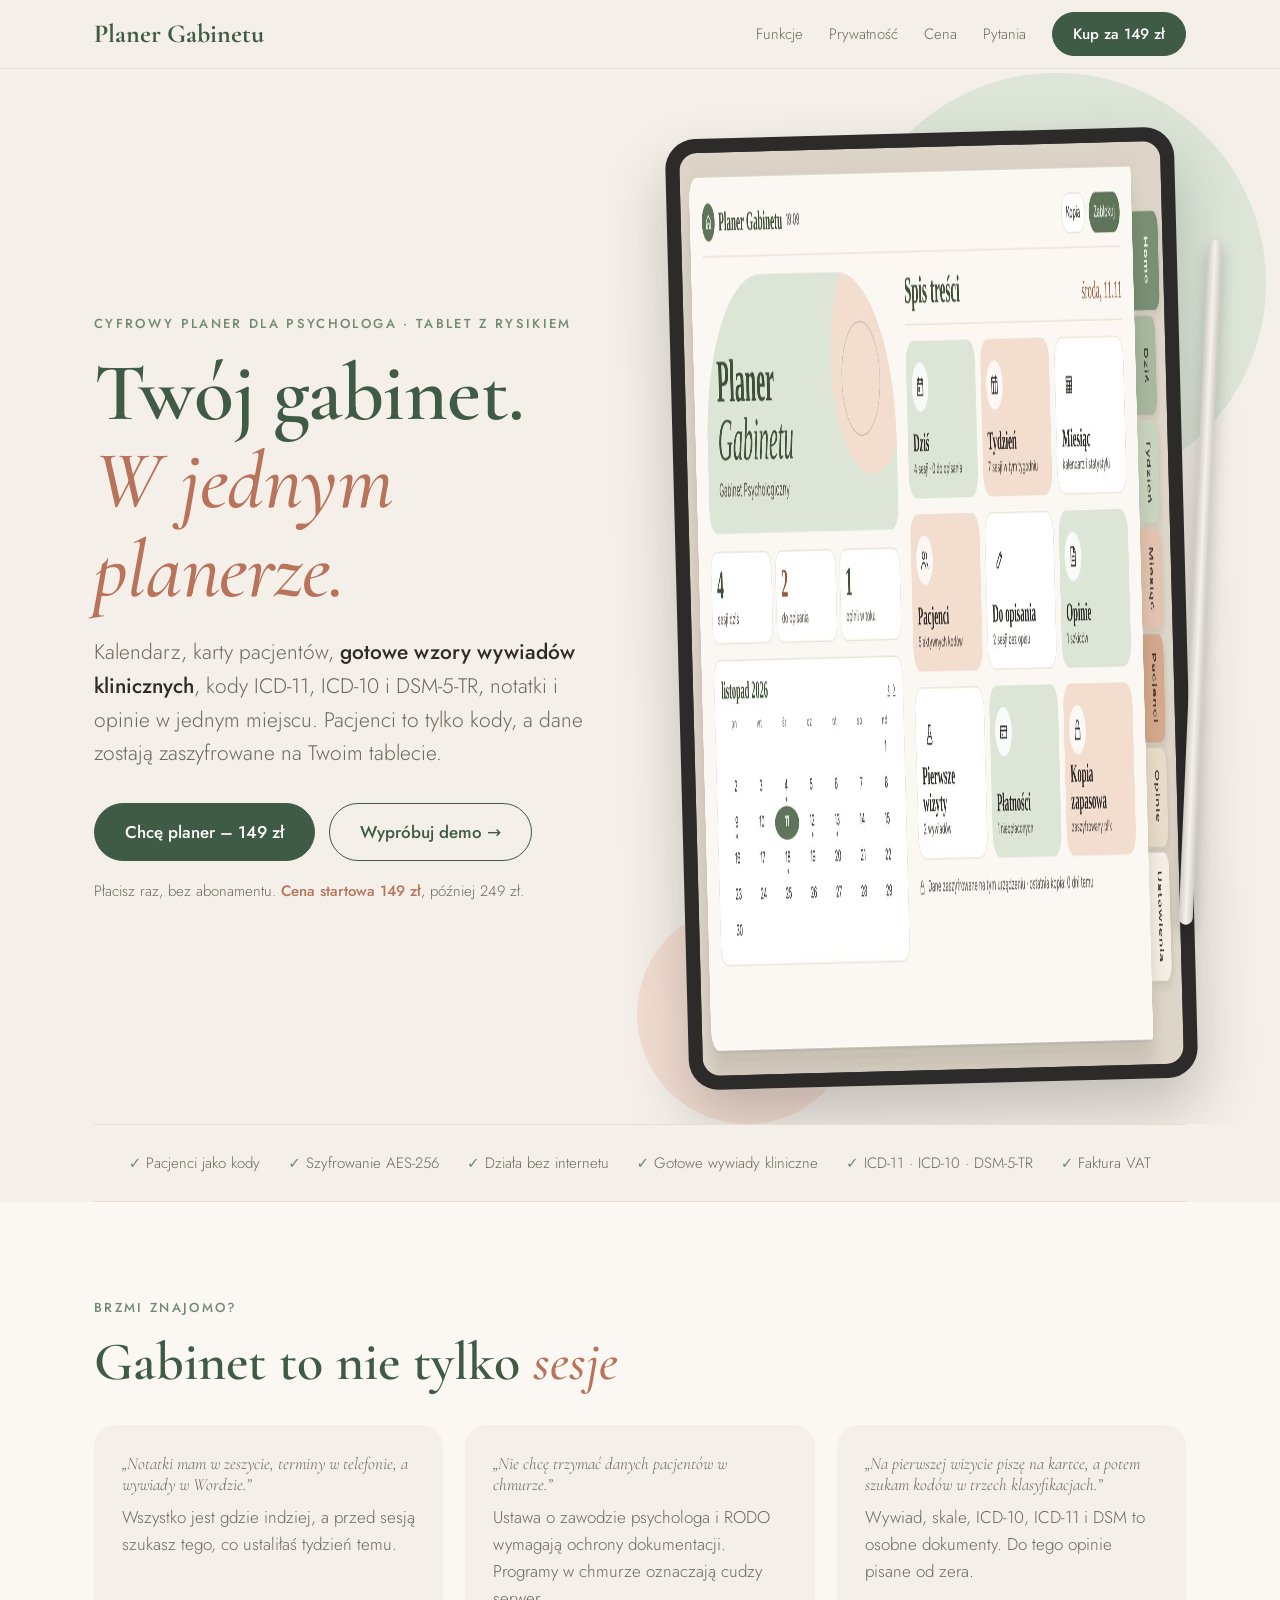
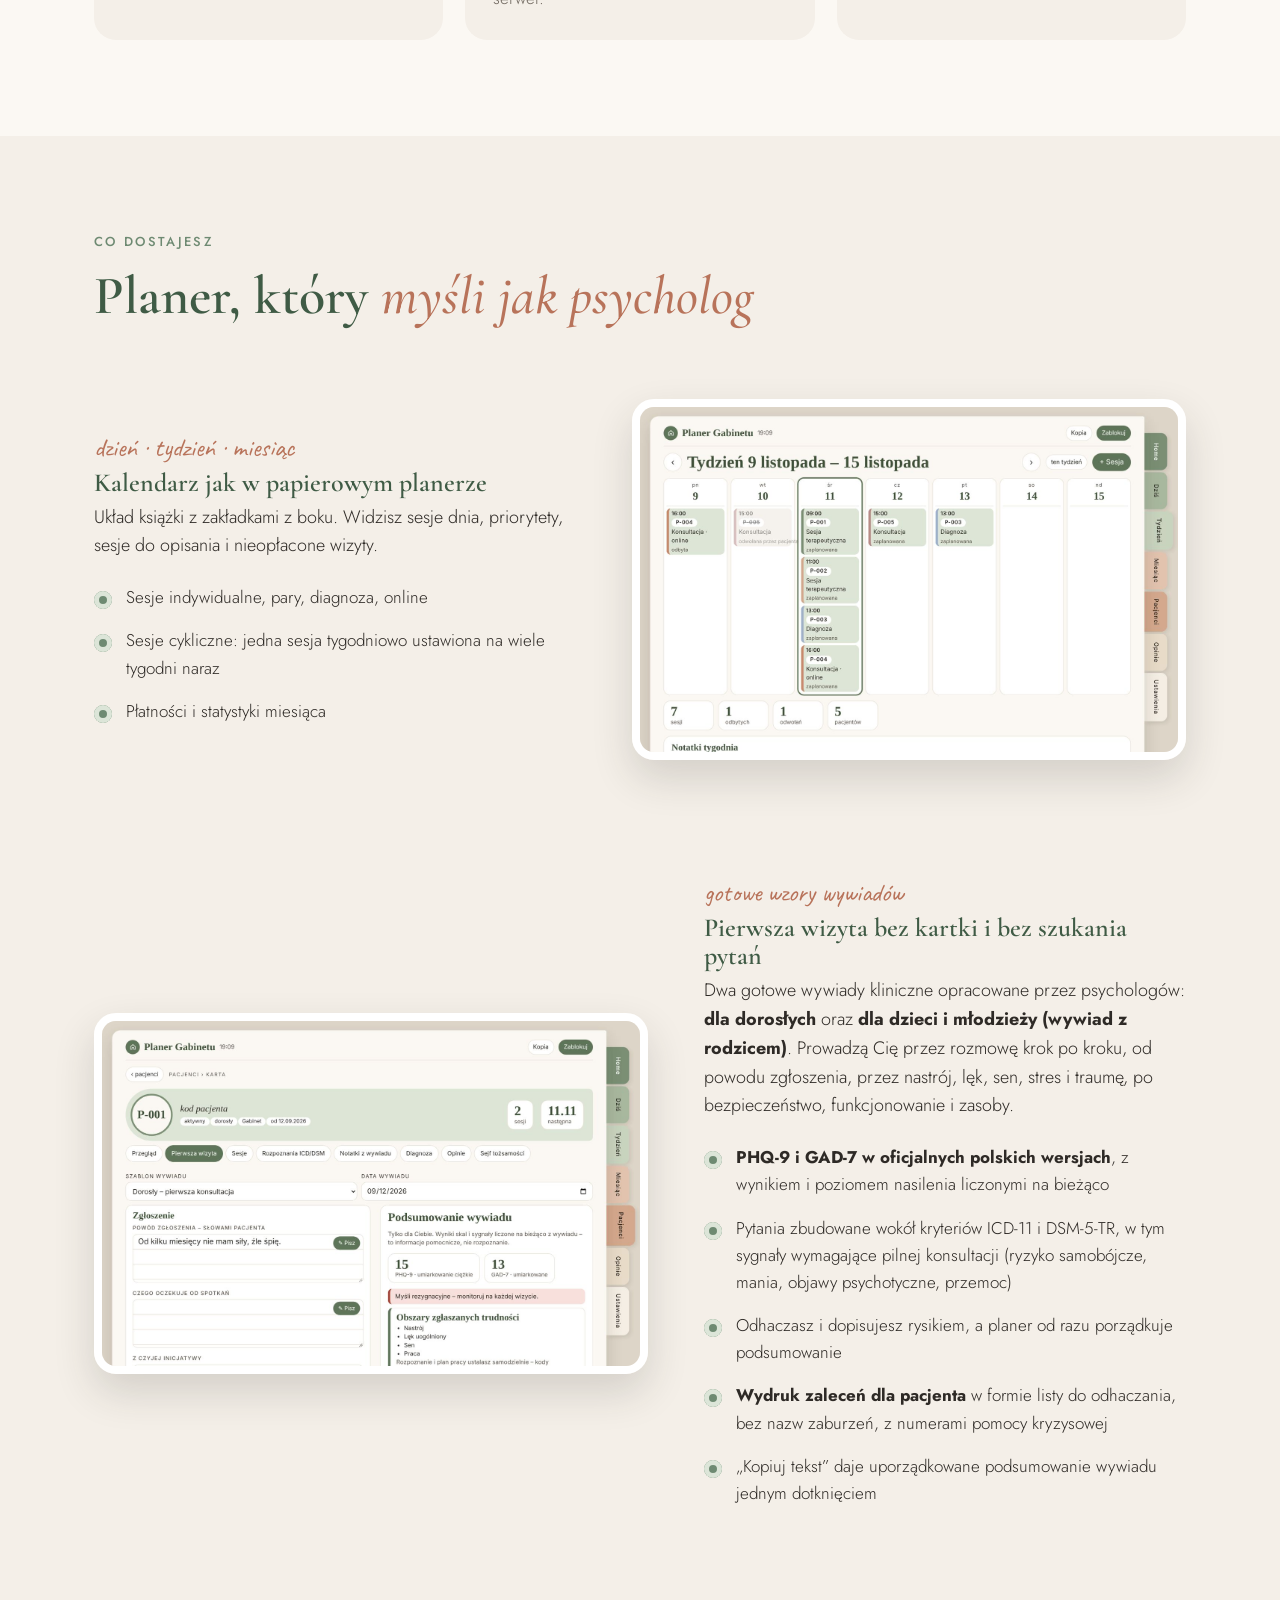
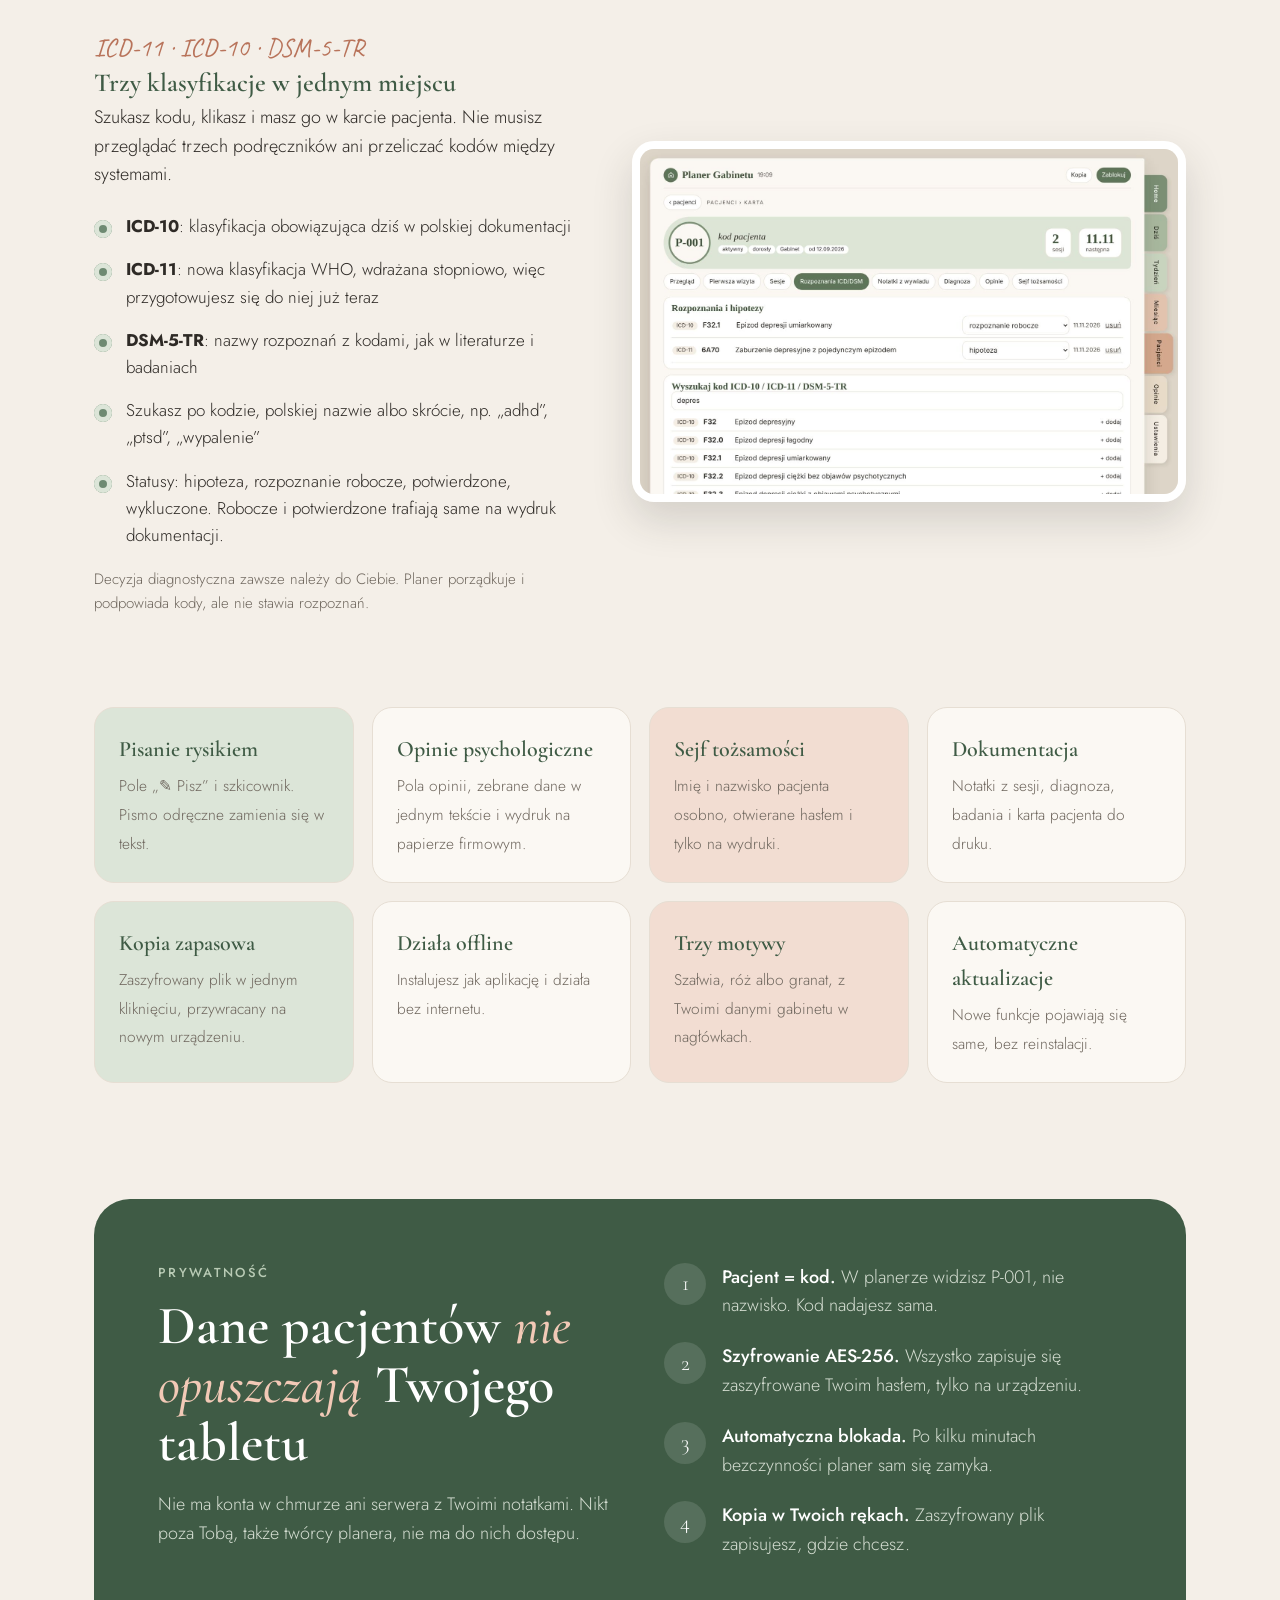
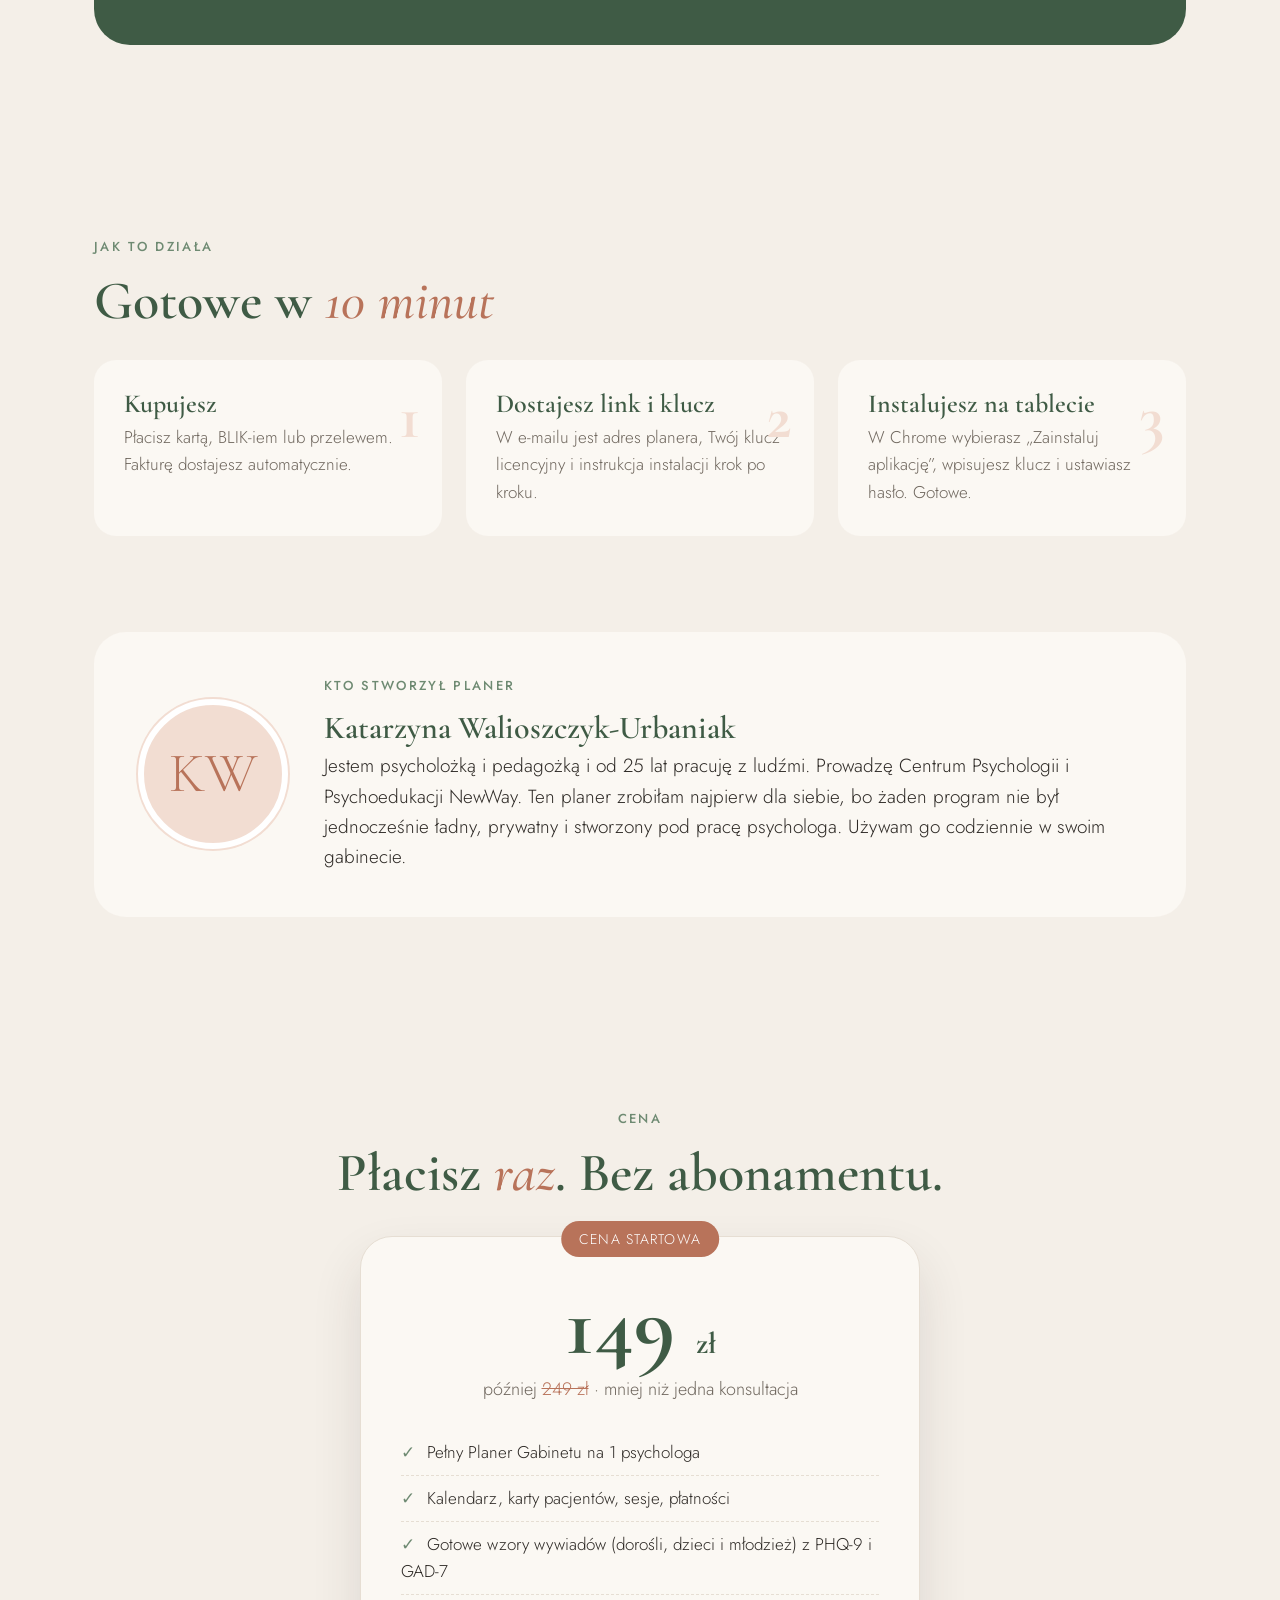
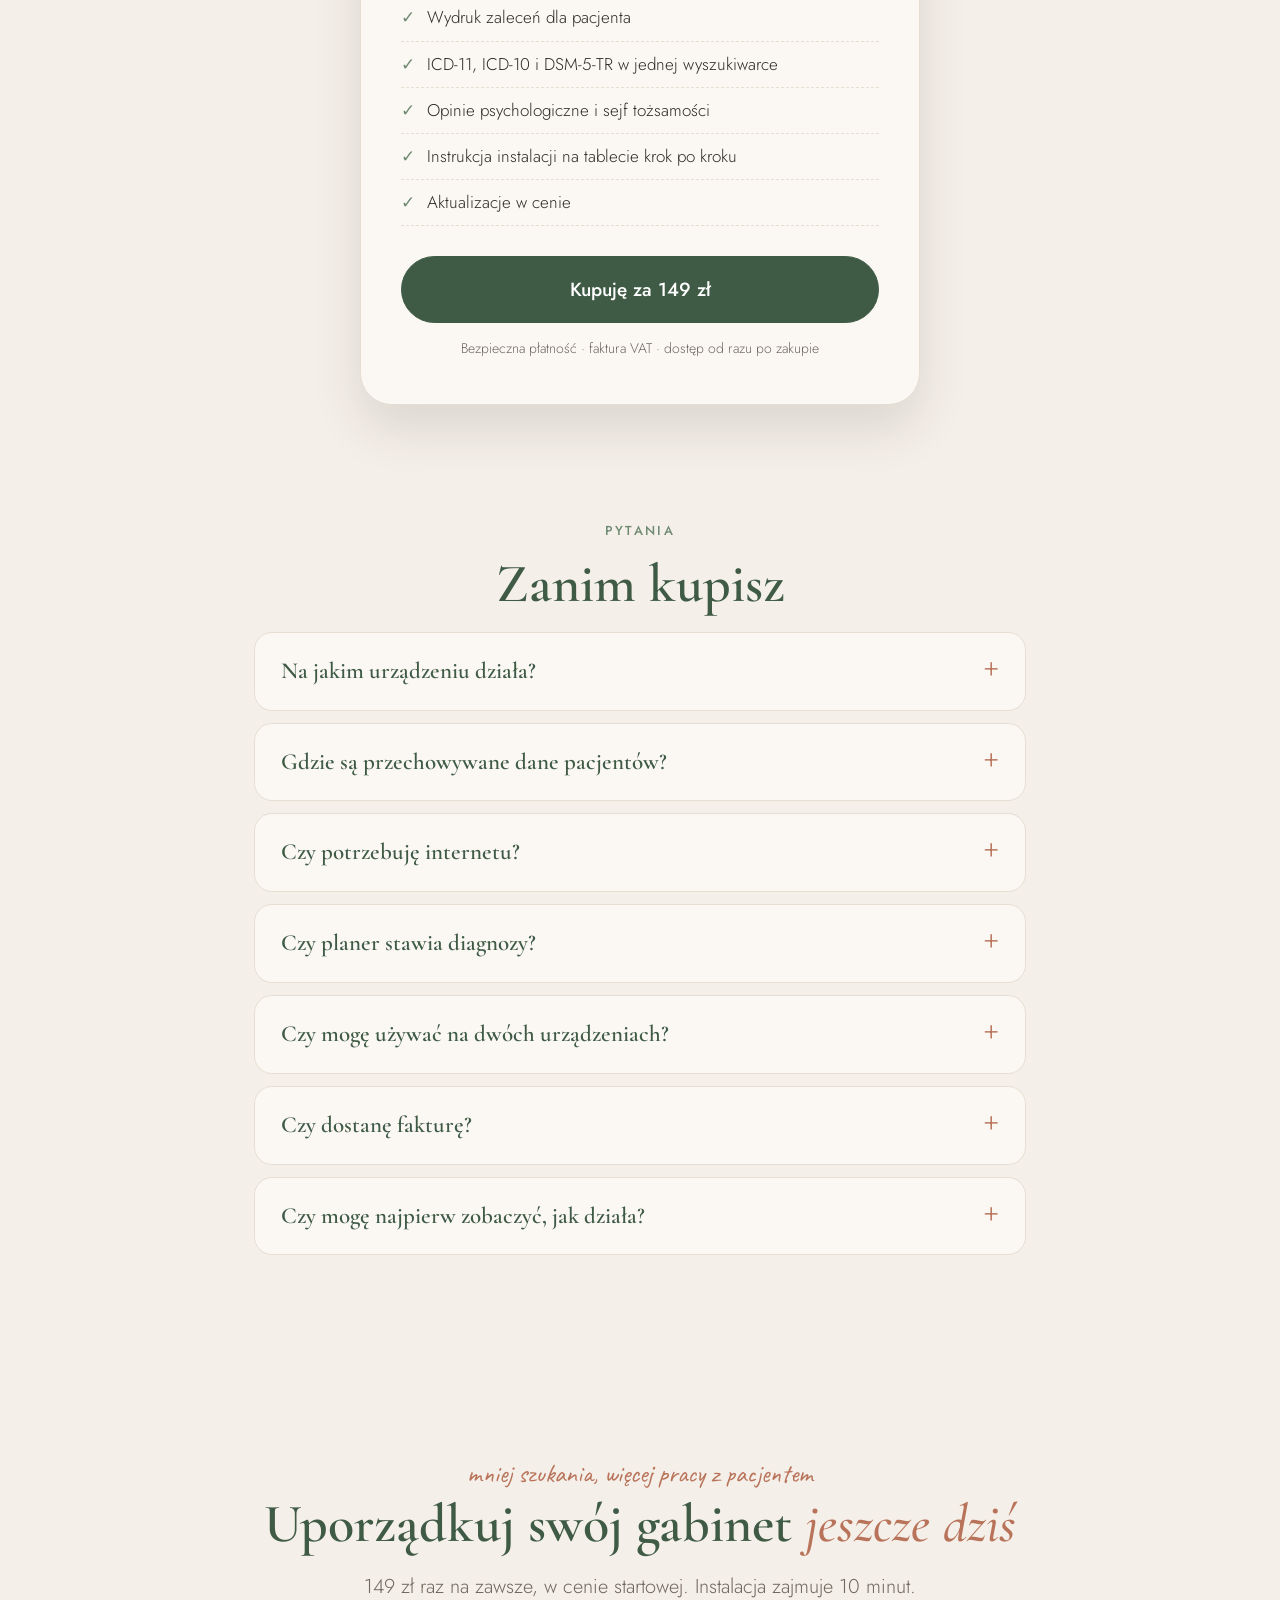
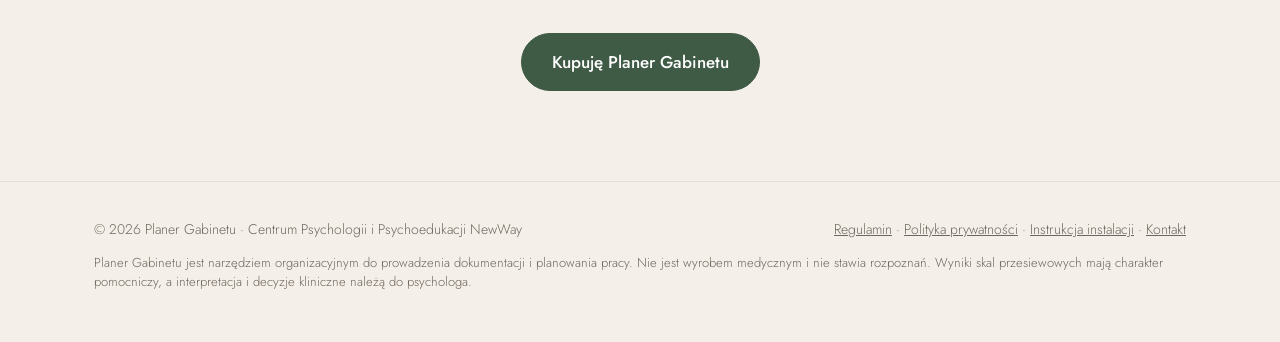
==== index.html @ 4b793651 "Planer Gabinetu: strona sprzedażowa, instrukcja i aplikacja (app/) Co-Authored-By: Claude Opus 5.5 <" ====
<!DOCTYPE html>
<html lang="pl">
<head>
<meta charset="utf-8">
<meta name="viewport" content="width=device-width,initial-scale=1">
<title>Planer Gabinetu – cyfrowy planer psychologa na tablet</title>
<meta name="description" content="Planer dla psychologa na tablet: pacjenci jako kody, szyfrowanie na urządzeniu, wywiady z PHQ-9 i GAD-7, kody ICD-10/ICD-11/DSM-5-TR, opinie i wydruki. Płacisz raz.">
<meta property="og:title" content="Planer Gabinetu – cyfrowy planer psychologa">
<meta property="og:description" content="Twoi pacjenci to kody. Dane zostają tylko na Twoim tablecie. Płacisz raz – 149 zł na start.">
<meta property="og:image" content="img/home.jpg">
<link rel="preconnect" href="https://fonts.googleapis.com"><link rel="preconnect" href="https://fonts.gstatic.com" crossorigin>
<link href="https://fonts.googleapis.com/css2?family=Cormorant+Garamond:ital,wght@0,500;0,600;0,700;1,500&family=Jost:wght@300;400;500&family=Caveat:wght@500&display=swap" rel="stylesheet">
<style>
:root{--bg:#F4EFE8;--paper:#FBF8F3;--ink:#2E2A26;--muted:#6F675E;--deep:#3F5B45;--sage:#6E8A72;--soft:#DCE5D8;--rose:#F2DDD2;--terra:#B8735A;--line:#E6DED3;--serif:'Cormorant Garamond',Georgia,serif;--sans:'Jost',system-ui,sans-serif}
*{box-sizing:border-box;margin:0}
html{scroll-behavior:smooth}
body{background:var(--bg);color:var(--ink);font:300 18px/1.6 var(--sans);-webkit-font-smoothing:antialiased}
img{max-width:100%;display:block}
a{color:inherit}
.wrap{max-width:1140px;margin:0 auto;padding:0 24px}
h1,h2,h3{font-family:var(--serif);font-weight:600;line-height:1.08;color:var(--deep)}
h1{font-size:clamp(44px,6.4vw,82px);letter-spacing:-.5px}
h1 em,h2 em{font-style:italic;font-weight:500;color:var(--terra)}
h2{font-size:clamp(34px,4.4vw,54px);margin-bottom:18px}
h3{font-size:26px;margin-bottom:6px}
.hand{font-family:'Caveat',cursive;font-size:26px;color:var(--terra)}
.eyebrow{font-size:13px;letter-spacing:.18em;text-transform:uppercase;color:var(--sage);font-weight:500;margin-bottom:14px}
.btn{display:inline-flex;align-items:center;gap:10px;padding:16px 30px;border-radius:999px;font:500 17px var(--sans);text-decoration:none;border:1.5px solid var(--deep);transition:.2s;cursor:pointer}
.btn.primary{background:var(--deep);color:#fff}
.btn.primary:hover{background:#2f4635}
.btn.ghost{color:var(--deep);background:transparent}
.btn.ghost:hover{background:var(--soft)}
nav{position:sticky;top:0;z-index:20;background:rgba(244,239,232,.88);backdrop-filter:blur(10px);border-bottom:1px solid var(--line)}
nav .wrap{display:flex;align-items:center;justify-content:space-between;height:68px}
.logo{font-family:var(--serif);font-size:26px;font-weight:700;color:var(--deep);text-decoration:none}
nav .btn{padding:10px 20px;font-size:15px}
nav .links{display:flex;gap:26px;align-items:center;font-size:15px}
nav .links a:not(.btn){text-decoration:none;color:var(--muted)}
@media(max-width:820px){nav .links a:not(.btn){display:none}}
section{padding:96px 0}
.hero{padding:64px 0 40px;overflow:hidden}
.hero .wrap{display:grid;grid-template-columns:1.05fr 1fr;gap:48px;align-items:center}
.hero p.lead{font-size:21px;color:var(--muted);margin:22px 0 32px;max-width:520px}
.hero .ctas{display:flex;gap:14px;flex-wrap:wrap}
.hero .price-note{margin-top:18px;font-size:15px;color:var(--muted)}
.hero .price-note b{color:var(--terra);font-weight:500}
.device{position:relative;background:#2c2b29;border-radius:30px;padding:14px;box-shadow:0 30px 60px rgba(46,42,38,.25);transform:rotate(-1.5deg)}
.device img{border-radius:18px}
.device .pen{position:absolute;right:-22px;top:12%;width:14px;height:72%;background:linear-gradient(90deg,#cfcac3,#f4f1ec,#cfcac3);border-radius:8px;transform:rotate(4deg);box-shadow:0 8px 16px rgba(0,0,0,.2)}
.blob{position:absolute;border-radius:50%;z-index:-1}
@media(max-width:900px){.hero .wrap{grid-template-columns:1fr}.device{transform:none}}
.trust{display:flex;gap:28px;flex-wrap:wrap;justify-content:center;padding:26px 0;border-top:1px solid var(--line);border-bottom:1px solid var(--line);font-size:15px;color:var(--muted)}
.trust span::before{content:"✓ ";color:var(--sage);font-weight:500}
.pain{background:var(--paper)}
.pain .grid{display:grid;grid-template-columns:repeat(3,1fr);gap:22px;margin-top:34px}
.pain .card{padding:28px;border-radius:22px;background:var(--bg)}
.pain .card p{color:var(--muted);font-size:17px}
.pain .q{font-family:var(--serif);font-size:24px;font-style:italic;color:var(--ink);margin-bottom:8px;line-height:1.25}
@media(max-width:820px){.pain .grid{grid-template-columns:1fr}}
.feature{display:grid;grid-template-columns:1fr 1.15fr;gap:56px;align-items:center;padding:56px 0}
.feature.rev{grid-template-columns:1.15fr 1fr}
.feature.rev .txt{order:2}
.feature ul{list-style:none;padding:0;margin-top:16px}
.feature li{padding:8px 0 8px 32px;position:relative;font-size:17px}
.feature li::before{content:"";position:absolute;left:0;top:15px;width:18px;height:18px;border-radius:50%;background:var(--soft);box-shadow:inset 0 0 0 5px var(--soft),inset 0 0 0 9px var(--sage)}
.shot{border-radius:22px;overflow:hidden;box-shadow:0 18px 40px rgba(46,42,38,.16);border:8px solid #fff}
@media(max-width:860px){.feature,.feature.rev{grid-template-columns:1fr;gap:26px}.feature.rev .txt{order:0}}
.tiles{display:grid;grid-template-columns:repeat(4,1fr);gap:18px;margin-top:36px}
.tile{background:var(--paper);border-radius:20px;padding:24px;border:1px solid var(--line)}
.tile:nth-child(4n+1){background:var(--soft)}.tile:nth-child(4n+3){background:var(--rose)}
.tile b{display:block;font-family:var(--serif);font-size:22px;color:var(--deep);margin-bottom:4px;font-weight:600}
.tile span{font-size:15.5px;color:var(--muted)}
@media(max-width:900px){.tiles{grid-template-columns:repeat(2,1fr)}}
@media(max-width:520px){.tiles{grid-template-columns:1fr}}
.privacy{background:var(--deep);color:#EEF2EC;border-radius:36px;padding:64px;display:grid;grid-template-columns:1fr 1fr;gap:48px}
.privacy h2{color:#fff}.privacy h2 em{color:#F2C9B6}
.privacy p{color:#D5DED2}
.privacy .step{display:flex;gap:16px;margin-bottom:22px}
.privacy .num{flex:0 0 42px;height:42px;border-radius:50%;background:rgba(255,255,255,.12);display:grid;place-items:center;font-family:var(--serif);font-size:22px;color:#fff}
.privacy .step b{color:#fff;font-weight:500}
@media(max-width:860px){.privacy{grid-template-columns:1fr;padding:40px 28px}}
.how .grid{display:grid;grid-template-columns:repeat(3,1fr);gap:24px;margin-top:30px;counter-reset:s}
.how .grid div{background:var(--paper);border-radius:22px;padding:30px;position:relative}
.how .grid div::before{counter-increment:s;content:counter(s);font-family:var(--serif);font-size:64px;color:var(--rose);position:absolute;right:22px;top:6px;font-weight:700}
.how p{color:var(--muted);font-size:17px}
@media(max-width:820px){.how .grid{grid-template-columns:1fr}}
.author{display:grid;grid-template-columns:auto 1fr;gap:36px;align-items:center;background:var(--paper);border-radius:32px;padding:44px}
.author .mono{width:150px;height:150px;border-radius:50%;background:var(--rose);display:grid;place-items:center;font-family:var(--serif);font-size:56px;color:var(--terra);border:6px solid #fff;box-shadow:0 0 0 2px var(--rose)}
.author p{font-size:19px}
@media(max-width:700px){.author{grid-template-columns:1fr;text-align:center}.author .mono{margin:0 auto}}
.pricing{text-align:center}
.pricebox{max-width:560px;margin:34px auto 0;background:var(--paper);border-radius:32px;padding:44px 40px;box-shadow:0 24px 50px rgba(46,42,38,.12);border:1px solid var(--line);position:relative}
.badge{position:absolute;top:-16px;left:50%;transform:translateX(-50%);background:var(--terra);color:#fff;font-size:14px;letter-spacing:.08em;text-transform:uppercase;padding:7px 18px;border-radius:999px;white-space:nowrap}
.price{font-family:var(--serif);font-size:88px;font-weight:700;color:var(--deep);line-height:1}
.price small{font-size:30px}
.old{color:var(--muted);font-size:18px;margin-top:6px}
.old s{color:var(--terra)}
.pricebox ul{list-style:none;padding:0;text-align:left;margin:26px 0 30px}
.pricebox li{padding:9px 0;border-bottom:1px dashed var(--line);font-size:17px}
.pricebox li::before{content:"✓";color:var(--sage);font-weight:500;margin-right:12px}
.pricebox .btn{width:100%;justify-content:center;font-size:19px;padding:19px}
.pricebox .fine{font-size:14px;color:var(--muted);margin-top:14px}
.faq{max-width:820px;margin:0 auto}
details{background:var(--paper);border-radius:18px;margin-bottom:12px;padding:0 26px;border:1px solid var(--line)}
summary{cursor:pointer;list-style:none;padding:20px 0;font-family:var(--serif);font-size:23px;font-weight:600;color:var(--deep);display:flex;justify-content:space-between;gap:16px}
summary::after{content:"+";font-family:var(--sans);font-weight:300;font-size:28px;line-height:1;color:var(--terra)}
details[open] summary::after{content:"–"}
details p{padding:0 0 22px;color:var(--muted);font-size:17px}
.final{text-align:center;padding:90px 0}
.final p{color:var(--muted);font-size:20px;margin:10px auto 30px;max-width:620px}
footer{border-top:1px solid var(--line);padding:36px 0 50px;font-size:14px;color:var(--muted)}
footer .wrap{display:flex;flex-wrap:wrap;gap:12px 28px;justify-content:space-between}
footer .disc{flex-basis:100%;font-size:13px;line-height:1.5}
.sticky-buy{display:none}
@media(max-width:700px){.sticky-buy{display:flex;position:fixed;bottom:12px;left:12px;right:12px;z-index:30;justify-content:center;box-shadow:0 10px 30px rgba(0,0,0,.25)}footer{padding-bottom:100px}}
.reveal{opacity:0;transform:translateY(18px);transition:.7s ease}
.reveal.in{opacity:1;transform:none}
</style>
</head>
<body>

<nav><div class="wrap">
  <a class="logo" href="#">Planer Gabinetu</a>
  <div class="links"><a href="#funkcje">Funkcje</a><a href="#prywatnosc">Prywatność</a><a href="#cena">Cena</a><a href="#faq">Pytania</a>
  <a class="btn primary js-buy" href="#cena">Kup za 149 zł</a></div>
</div></nav>

<header class="hero"><div class="wrap">
  <div>
    <div class="eyebrow">Cyfrowy planer dla psychologa · tablet z rysikiem</div>
    <h1>Twój gabinet.<br><em>W jednym planerze.</em></h1>
    <p class="lead">Kalendarz, karty pacjentów, <b style="font-weight:500;color:var(--ink)">gotowe wzory wywiadów klinicznych</b>, kody ICD-11, ICD-10 i DSM-5-TR, notatki i opinie w jednym miejscu. Pacjenci to tylko kody, a dane zostają zaszyfrowane na Twoim tablecie.</p>
    <div class="ctas">
      <a class="btn primary js-buy" href="#cena">Chcę planer – 149 zł</a>
      <a class="btn ghost js-demo" href="#" target="_blank" rel="noopener">Wypróbuj demo →</a>
    </div>
    <p class="price-note">Płacisz raz, bez abonamentu. <b>Cena startowa 149 zł</b>, później 249 zł.</p>
  </div>
  <div style="position:relative">
    <div class="blob" style="width:420px;height:420px;background:var(--soft);right:-80px;top:-60px"></div>
    <div class="blob" style="width:220px;height:220px;background:var(--rose);left:-40px;bottom:-40px"></div>
    <div class="device"><img src="img/home.jpg" alt="Ekran główny Planera Gabinetu na tablecie" width="1440" height="923"><div class="pen"></div></div>
  </div>
</div></header>

<div class="wrap"><div class="trust">
  <span>Pacjenci jako kody</span><span>Szyfrowanie AES-256</span><span>Działa bez internetu</span><span>Gotowe wywiady kliniczne</span><span>ICD-11 · ICD-10 · DSM-5-TR</span><span>Faktura VAT</span>
</div></div>

<section class="pain"><div class="wrap">
  <div class="eyebrow">Brzmi znajomo?</div>
  <h2>Gabinet to nie tylko <em>sesje</em></h2>
  <div class="grid">
    <div class="card reveal"><p class="q">„Notatki mam w zeszycie, terminy w telefonie, a wywiady w Wordzie.”</p><p>Wszystko jest gdzie indziej, a przed sesją szukasz tego, co ustaliłaś tydzień temu.</p></div>
    <div class="card reveal"><p class="q">„Nie chcę trzymać danych pacjentów w chmurze.”</p><p>Ustawa o zawodzie psychologa i RODO wymagają ochrony dokumentacji. Programy w chmurze oznaczają cudzy serwer.</p></div>
    <div class="card reveal"><p class="q">„Na pierwszej wizycie piszę na kartce, a potem szukam kodów w trzech klasyfikacjach.”</p><p>Wywiad, skale, ICD-10, ICD-11 i DSM to osobne dokumenty. Do tego opinie pisane od zera.</p></div>
  </div>
</div></section>

<section id="funkcje"><div class="wrap">
  <div class="eyebrow">Co dostajesz</div>
  <h2>Planer, który <em>myśli jak psycholog</em></h2>

  <div class="feature reveal">
    <div class="txt">
      <span class="hand">dzień · tydzień · miesiąc</span>
      <h3>Kalendarz jak w papierowym planerze</h3>
      <p>Układ książki z zakładkami z boku. Widzisz sesje dnia, priorytety, sesje do opisania i nieopłacone wizyty.</p>
      <ul><li>Sesje indywidualne, pary, diagnoza, online</li><li>Sesje cykliczne: jedna sesja tygodniowo ustawiona na wiele tygodni naraz</li><li>Płatności i statystyki miesiąca</li></ul>
    </div>
    <div class="shot"><img src="img/tydzien.jpg" alt="Widok tygodnia" loading="lazy"></div>
  </div>

  <div class="feature rev reveal">
    <div class="txt">
      <span class="hand">gotowe wzory wywiadów</span>
      <h3>Pierwsza wizyta bez kartki i bez szukania pytań</h3>
      <p>Dwa gotowe wywiady kliniczne opracowane przez psychologów: <b>dla dorosłych</b> oraz <b>dla dzieci i młodzieży (wywiad z rodzicem)</b>. Prowadzą Cię przez rozmowę krok po kroku, od powodu zgłoszenia, przez nastrój, lęk, sen, stres i traumę, po bezpieczeństwo, funkcjonowanie i zasoby.</p>
      <ul>
        <li><b>PHQ-9 i GAD-7 w oficjalnych polskich wersjach</b>, z wynikiem i poziomem nasilenia liczonymi na bieżąco</li>
        <li>Pytania zbudowane wokół kryteriów ICD-11 i DSM-5-TR, w tym sygnały wymagające pilnej konsultacji (ryzyko samobójcze, mania, objawy psychotyczne, przemoc)</li>
        <li>Odhaczasz i dopisujesz rysikiem, a planer od razu porządkuje podsumowanie</li>
        <li><b>Wydruk zaleceń dla pacjenta</b> w formie listy do odhaczania, bez nazw zaburzeń, z numerami pomocy kryzysowej</li>
        <li>„Kopiuj tekst” daje uporządkowane podsumowanie wywiadu jednym dotknięciem</li>
      </ul>
    </div>
    <div class="shot"><img src="img/wywiad.jpg" alt="Wywiad pierwszej wizyty z PHQ-9 i GAD-7" loading="lazy"></div>
  </div>

  <div class="feature reveal">
    <div class="txt">
      <span class="hand">ICD-11 · ICD-10 · DSM-5-TR</span>
      <h3>Trzy klasyfikacje w jednym miejscu</h3>
      <p>Szukasz kodu, klikasz i masz go w karcie pacjenta. Nie musisz przeglądać trzech podręczników ani przeliczać kodów między systemami.</p>
      <ul>
        <li><b>ICD-10</b>: klasyfikacja obowiązująca dziś w polskiej dokumentacji</li>
        <li><b>ICD-11</b>: nowa klasyfikacja WHO, wdrażana stopniowo, więc przygotowujesz się do niej już teraz</li>
        <li><b>DSM-5-TR</b>: nazwy rozpoznań z kodami, jak w literaturze i badaniach</li>
        <li>Szukasz po kodzie, polskiej nazwie albo skrócie, np. „adhd”, „ptsd”, „wypalenie”</li>
        <li>Statusy: hipoteza, rozpoznanie robocze, potwierdzone, wykluczone. Robocze i potwierdzone trafiają same na wydruk dokumentacji.</li>
      </ul>
      <p class="small" style="font-size:15px;color:var(--muted);margin-top:10px">Decyzja diagnostyczna zawsze należy do Ciebie. Planer porządkuje i podpowiada kody, ale nie stawia rozpoznań.</p>
    </div>
    <div class="shot"><img src="img/icd.jpg" alt="Wyszukiwarka kodów ICD-11, ICD-10 i DSM-5-TR" loading="lazy"></div>
  </div>

  <div class="tiles">
    <div class="tile reveal"><b>Pisanie rysikiem</b><span>Pole „✎ Pisz” i szkicownik. Pismo odręczne zamienia się w tekst.</span></div>
    <div class="tile reveal"><b>Opinie psychologiczne</b><span>Pola opinii, zebrane dane w jednym tekście i wydruk na papierze firmowym.</span></div>
    <div class="tile reveal"><b>Sejf tożsamości</b><span>Imię i nazwisko pacjenta osobno, otwierane hasłem i tylko na wydruki.</span></div>
    <div class="tile reveal"><b>Dokumentacja</b><span>Notatki z sesji, diagnoza, badania i karta pacjenta do druku.</span></div>
    <div class="tile reveal"><b>Kopia zapasowa</b><span>Zaszyfrowany plik w jednym kliknięciu, przywracany na nowym urządzeniu.</span></div>
    <div class="tile reveal"><b>Działa offline</b><span>Instalujesz jak aplikację i działa bez internetu.</span></div>
    <div class="tile reveal"><b>Trzy motywy</b><span>Szałwia, róż albo granat, z Twoimi danymi gabinetu w nagłówkach.</span></div>
    <div class="tile reveal"><b>Automatyczne aktualizacje</b><span>Nowe funkcje pojawiają się same, bez reinstalacji.</span></div>
  </div>
</div></section>

<section id="prywatnosc" style="padding-top:20px"><div class="wrap">
  <div class="privacy reveal">
    <div>
      <div class="eyebrow" style="color:#B9CBB5">Prywatność</div>
      <h2>Dane pacjentów <em>nie opuszczają</em> Twojego tabletu</h2>
      <p>Nie ma konta w chmurze ani serwera z Twoimi notatkami. Nikt poza Tobą, także twórcy planera, nie ma do nich dostępu.</p>
    </div>
    <div>
      <div class="step"><div class="num">1</div><p><b>Pacjent = kod.</b> W planerze widzisz P-001, nie nazwisko. Kod nadajesz sama.</p></div>
      <div class="step"><div class="num">2</div><p><b>Szyfrowanie AES-256.</b> Wszystko zapisuje się zaszyfrowane Twoim hasłem, tylko na urządzeniu.</p></div>
      <div class="step"><div class="num">3</div><p><b>Automatyczna blokada.</b> Po kilku minutach bezczynności planer sam się zamyka.</p></div>
      <div class="step"><div class="num">4</div><p><b>Kopia w Twoich rękach.</b> Zaszyfrowany plik zapisujesz, gdzie chcesz.</p></div>
    </div>
  </div>
</div></section>

<section class="how"><div class="wrap">
  <div class="eyebrow">Jak to działa</div>
  <h2>Gotowe w <em>10 minut</em></h2>
  <div class="grid">
    <div class="reveal"><h3>Kupujesz</h3><p>Płacisz kartą, BLIK-iem lub przelewem. Fakturę dostajesz automatycznie.</p></div>
    <div class="reveal"><h3>Dostajesz link i klucz</h3><p>W e-mailu jest adres planera, Twój klucz licencyjny i instrukcja instalacji krok po kroku.</p></div>
    <div class="reveal"><h3>Instalujesz na tablecie</h3><p>W Chrome wybierasz „Zainstaluj aplikację”, wpisujesz klucz i ustawiasz hasło. Gotowe.</p></div>
  </div>
</div></section>

<section style="padding-top:0"><div class="wrap">
  <div class="author reveal">
    <div class="mono">KW</div>
    <div>
      <div class="eyebrow">Kto stworzył planer</div>
      <h3 style="font-size:32px">Katarzyna Walioszczyk-Urbaniak</h3>
      <p>Jestem psycholożką i pedagożką i od 25 lat pracuję z ludźmi. Prowadzę Centrum Psychologii i Psychoedukacji NewWay. Ten planer zrobiłam najpierw dla siebie, bo żaden program nie był jednocześnie ładny, prywatny i stworzony pod pracę psychologa. Używam go codziennie w swoim gabinecie.</p>
    </div>
  </div>
</div></section>

<section id="cena" class="pricing"><div class="wrap">
  <div class="eyebrow">Cena</div>
  <h2>Płacisz <em>raz</em>. Bez abonamentu.</h2>
  <div class="pricebox reveal">
    <div class="badge">Cena startowa</div>
    <div class="price">149 <small>zł</small></div>
    <div class="old">później <s>249 zł</s> · mniej niż jedna konsultacja</div>
    <ul>
      <li>Pełny Planer Gabinetu na 1 psychologa</li>
      <li>Kalendarz, karty pacjentów, sesje, płatności</li>
      <li>Gotowe wzory wywiadów (dorośli, dzieci i młodzież) z PHQ-9 i GAD-7</li><li>Wydruk zaleceń dla pacjenta</li>
      <li>ICD-11, ICD-10 i DSM-5-TR w jednej wyszukiwarce</li>
      <li>Opinie psychologiczne i sejf tożsamości</li>
      <li>Instrukcja instalacji na tablecie krok po kroku</li>
      <li>Aktualizacje w cenie</li>
    </ul>
    <a class="btn primary js-buy" href="#">Kupuję za 149 zł</a>
    <p class="fine">Bezpieczna płatność · faktura VAT · dostęp od razu po zakupie</p>
  </div>
</div></section>

<section id="faq" style="padding-top:20px"><div class="wrap faq">
  <div class="eyebrow" style="text-align:center">Pytania</div>
  <h2 style="text-align:center">Zanim kupisz</h2>
  <details><summary>Na jakim urządzeniu działa?</summary><p>Na tablecie z Androidem lub iPadzie, a także na komputerze. Najlepiej w Chrome lub Safari. Planer jest projektowany pod tablet z rysikiem, ale rysik nie jest konieczny.</p></details>
  <details><summary>Gdzie są przechowywane dane pacjentów?</summary><p>Tylko na Twoim urządzeniu, zaszyfrowane Twoim hasłem. Nie ma serwera z danymi. Dlatego regularnie rób kopię zapasową, bo planer o niej przypomina. Zapomnianego hasła nie da się odzyskać.</p></details>
  <details><summary>Czy potrzebuję internetu?</summary><p>Tylko przy pierwszej instalacji i do pobrania aktualizacji. Na co dzień planer działa offline.</p></details>
  <details><summary>Czy planer stawia diagnozy?</summary><p>Nie. Planer porządkuje dokumentację i liczy wyniki skal przesiewowych. Rozpoznanie, kody i wnioski wpisujesz sama, na podstawie własnej oceny klinicznej.</p></details>
  <details><summary>Czy mogę używać na dwóch urządzeniach?</summary><p>Licencja jest dla jednej osoby. Dane możesz przenieść między urządzeniami przez zaszyfrowaną kopię zapasową, ale się nie synchronizują. Najwygodniej pracować na jednym tablecie.</p></details>
  <details><summary>Czy dostanę fakturę?</summary><p>Tak, faktura VAT wystawia się automatycznie po zakupie. Wystarczy podać NIP w formularzu.</p></details>
  <details><summary>Czy mogę najpierw zobaczyć, jak działa?</summary><p>Tak. Wersja demo z przykładowymi danymi jest dostępna bez zakupu: <a class="js-demo" href="#" target="_blank" rel="noopener">otwórz demo</a>.</p></details>
</div></section>

<section class="final"><div class="wrap">
  <span class="hand">mniej szukania, więcej pracy z pacjentem</span>
  <h2>Uporządkuj swój gabinet <em>jeszcze dziś</em></h2>
  <p>149 zł raz na zawsze, w cenie startowej. Instalacja zajmuje 10 minut.</p>
  <a class="btn primary js-buy" href="#cena">Kupuję Planer Gabinetu</a>
</div></section>

<footer><div class="wrap">
  <span>© 2026 Planer Gabinetu · Centrum Psychologii i Psychoedukacji NewWay</span>
  <span><a href="#" class="js-regulamin">Regulamin</a> · <a href="#" class="js-prywatnosc">Polityka prywatności</a> · <a href="instrukcja.html">Instrukcja instalacji</a> · <a href="mailto:k.walioszczyk@gmail.com">Kontakt</a></span>
  <p class="disc">Planer Gabinetu jest narzędziem organizacyjnym do prowadzenia dokumentacji i planowania pracy. Nie jest wyrobem medycznym i nie stawia rozpoznań. Wyniki skal przesiewowych mają charakter pomocniczy, a interpretacja i decyzje kliniczne należą do psychologa.</p>
</div></footer>

<a class="btn primary sticky-buy js-buy" href="#cena">Kup planer – 149 zł</a>

<script>
/* === UZUPEŁNIJ LINKI === */
const LINKI = {
  kup: '',          // link do koszyka EasyTools (Easycart)
  demo: 'app/#demo',  // wersja demo planera
  regulamin: '',    // link do regulaminu (generator EasyTools)
  prywatnosc: ''    // link do polityki prywatności
};
for (const [k, cls] of [['kup','.js-buy'],['demo','.js-demo'],['regulamin','.js-regulamin'],['prywatnosc','.js-prywatnosc']])
  if (LINKI[k]) document.querySelectorAll(cls).forEach(a => a.href = LINKI[k]);
const io = new IntersectionObserver(es => es.forEach(e => { if (e.isIntersecting) { e.target.classList.add('in'); io.unobserve(e.target) } }), { threshold: .12 });
document.querySelectorAll('.reveal').forEach(el => io.observe(el));
</script>
</body>
</html>
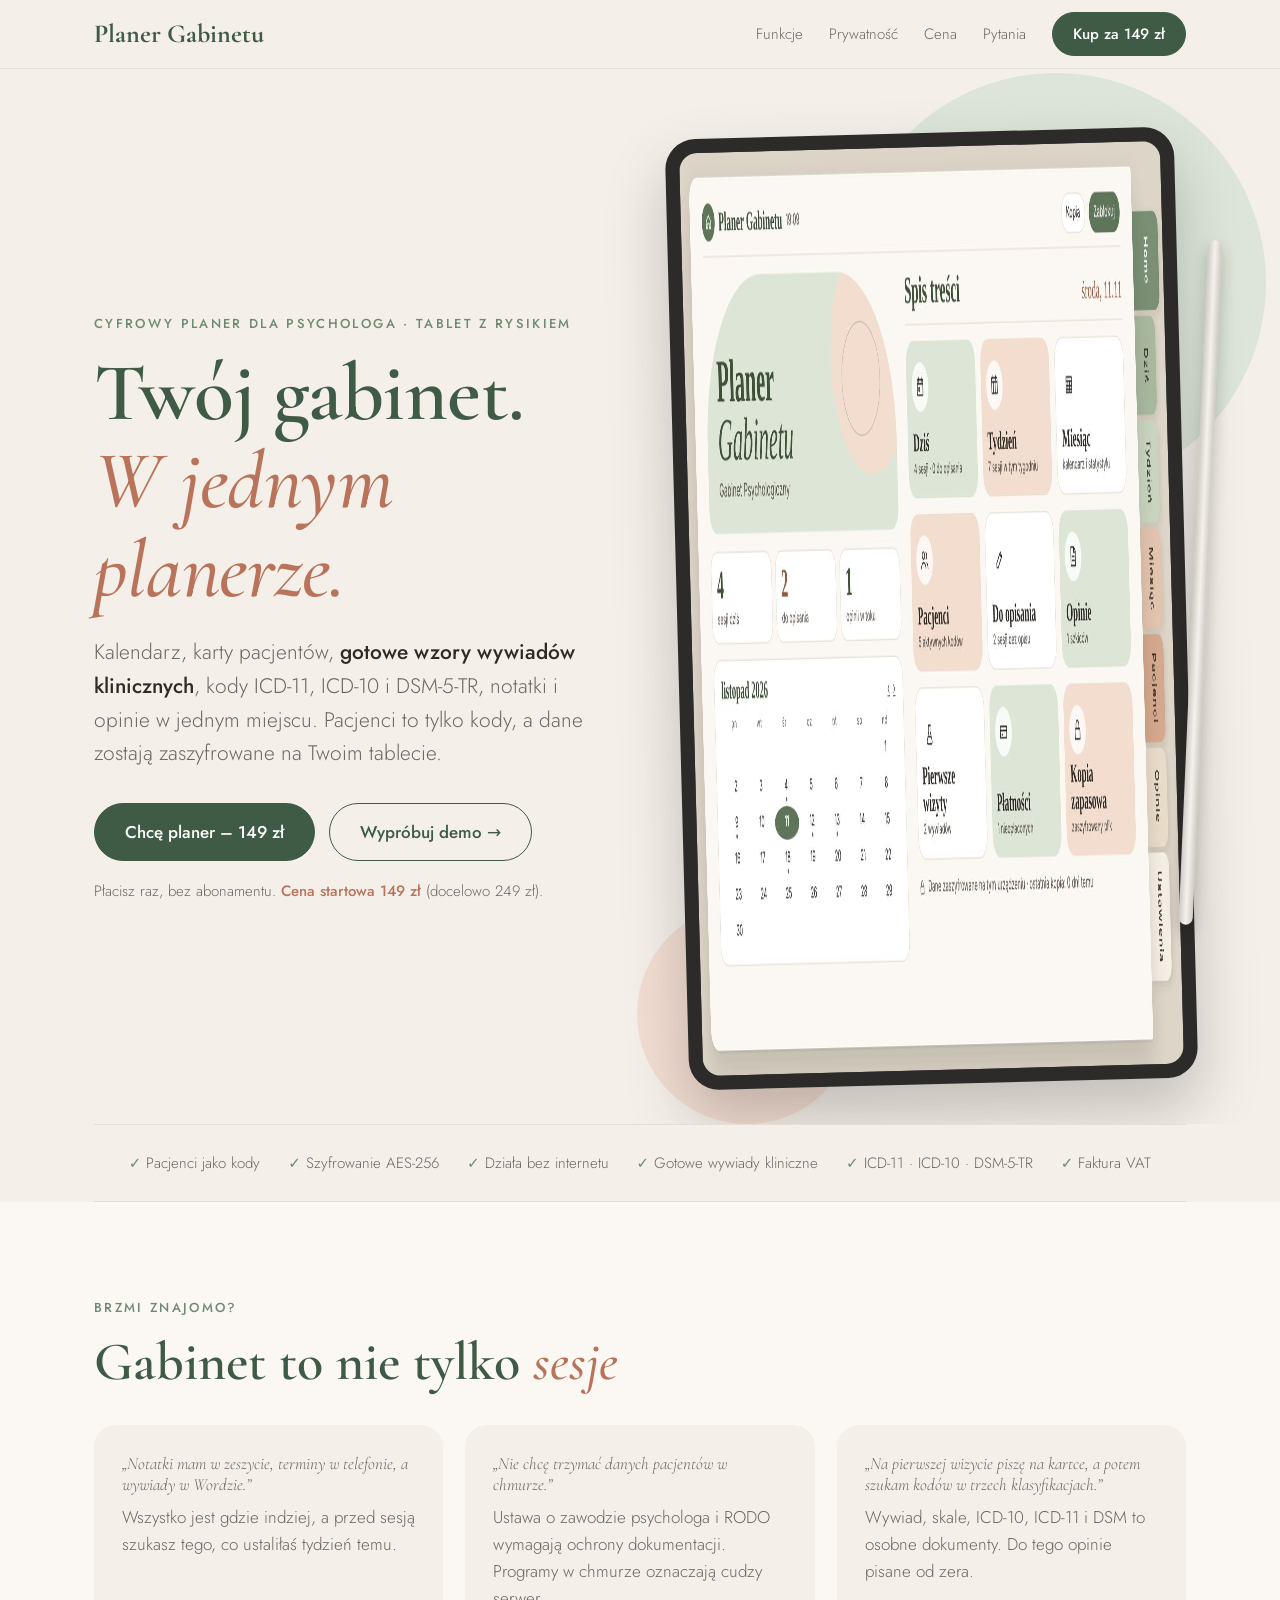
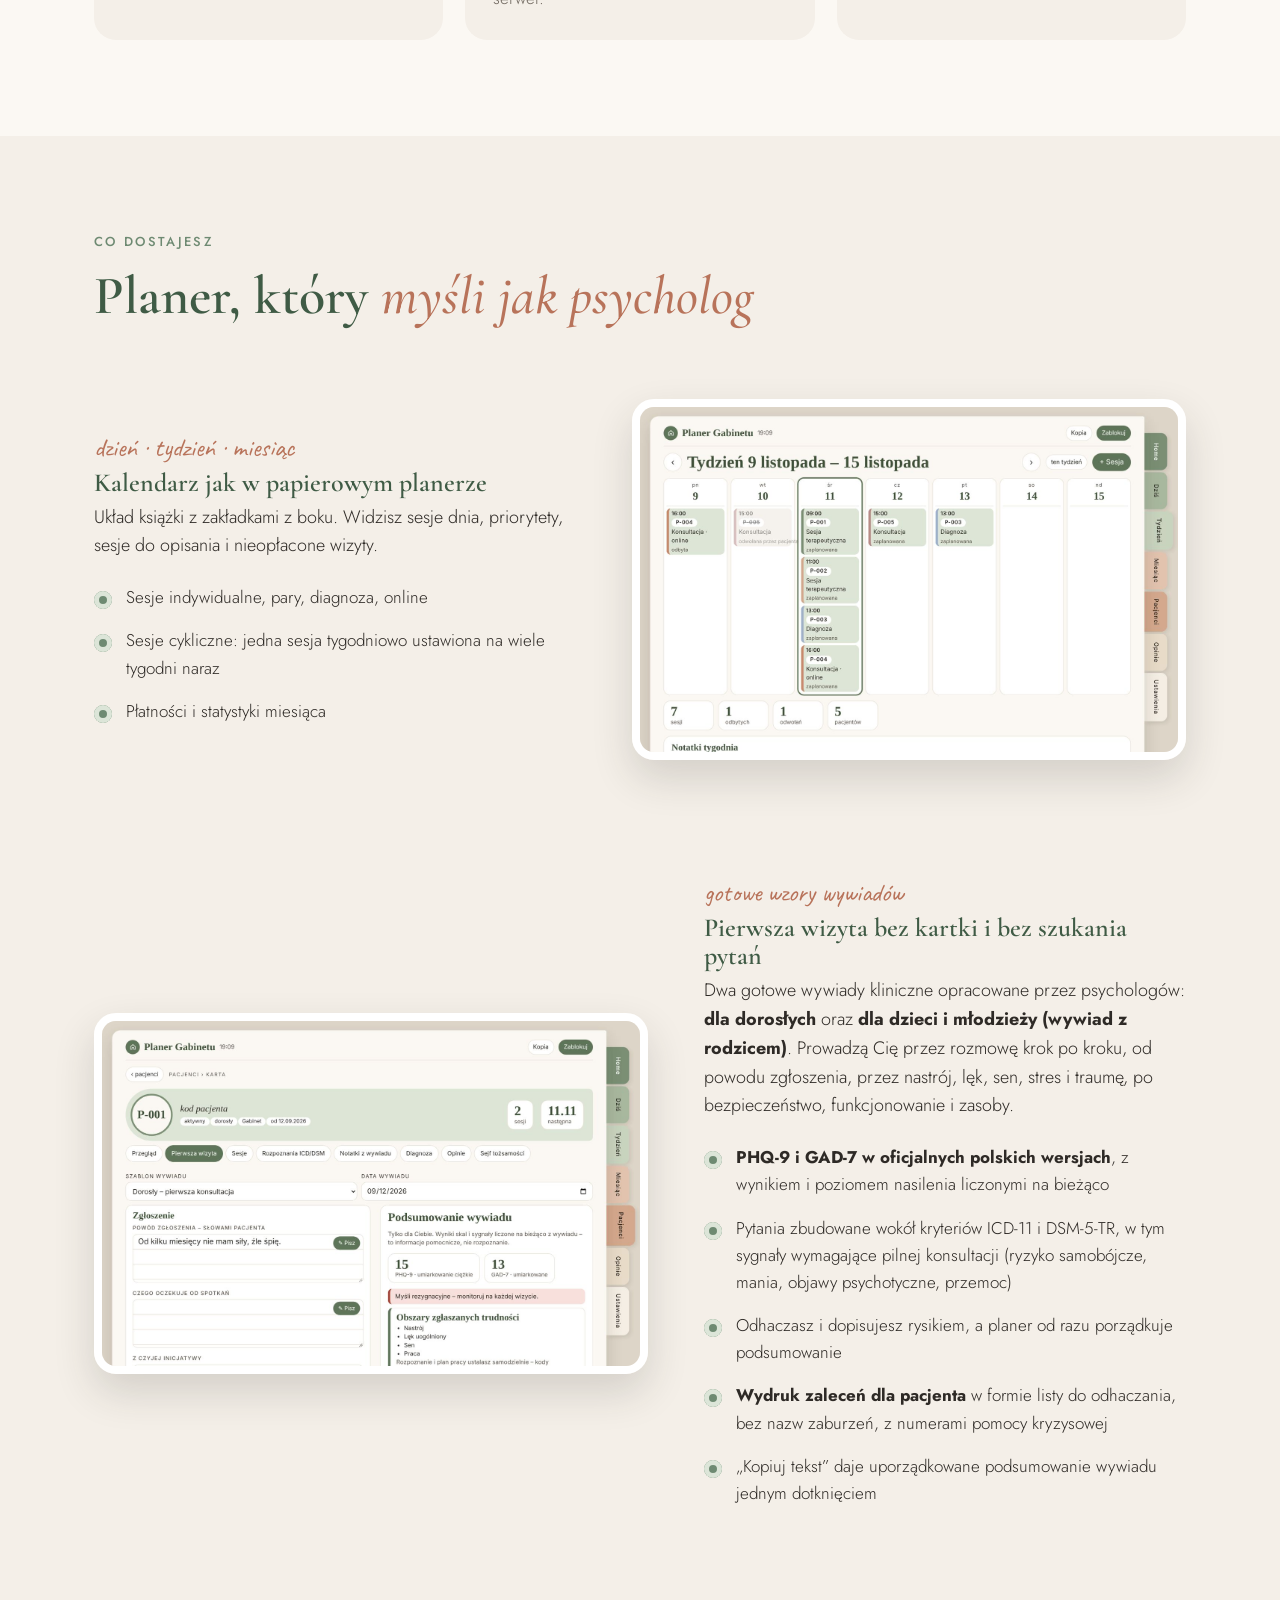
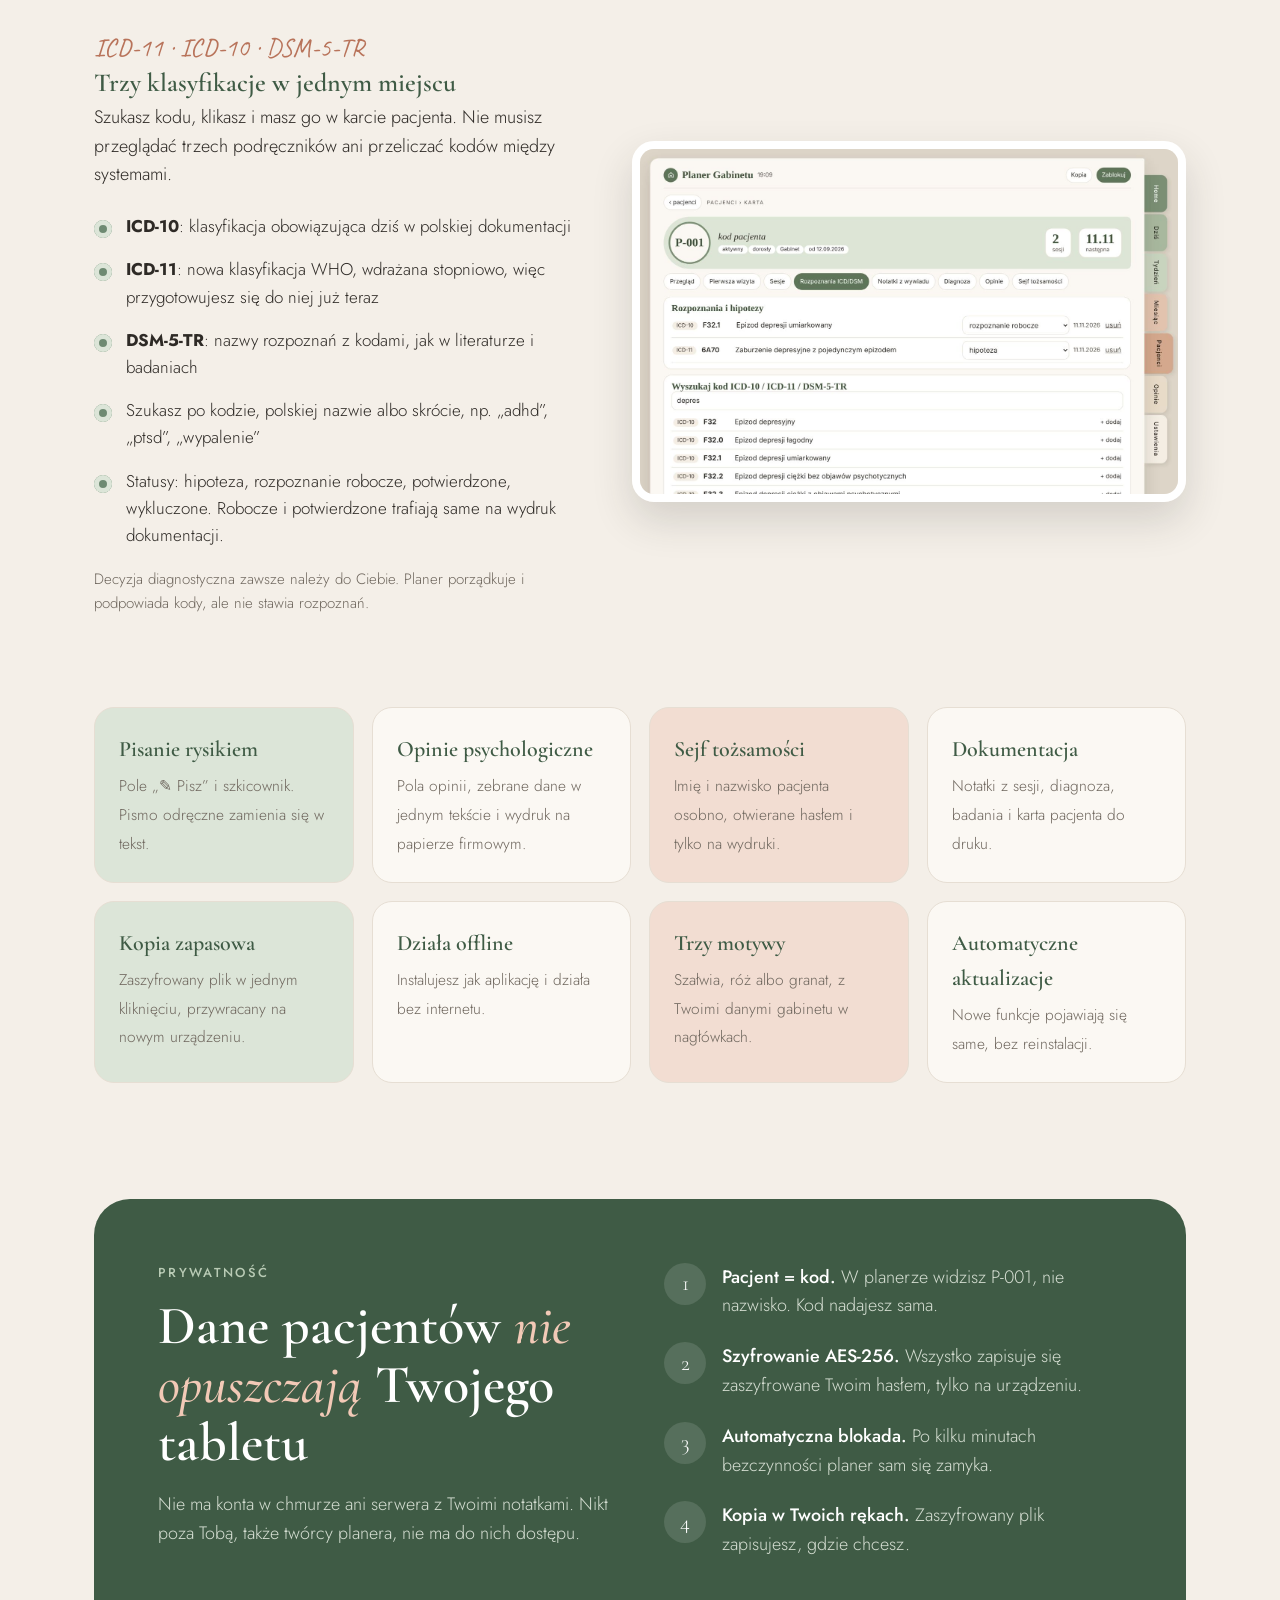
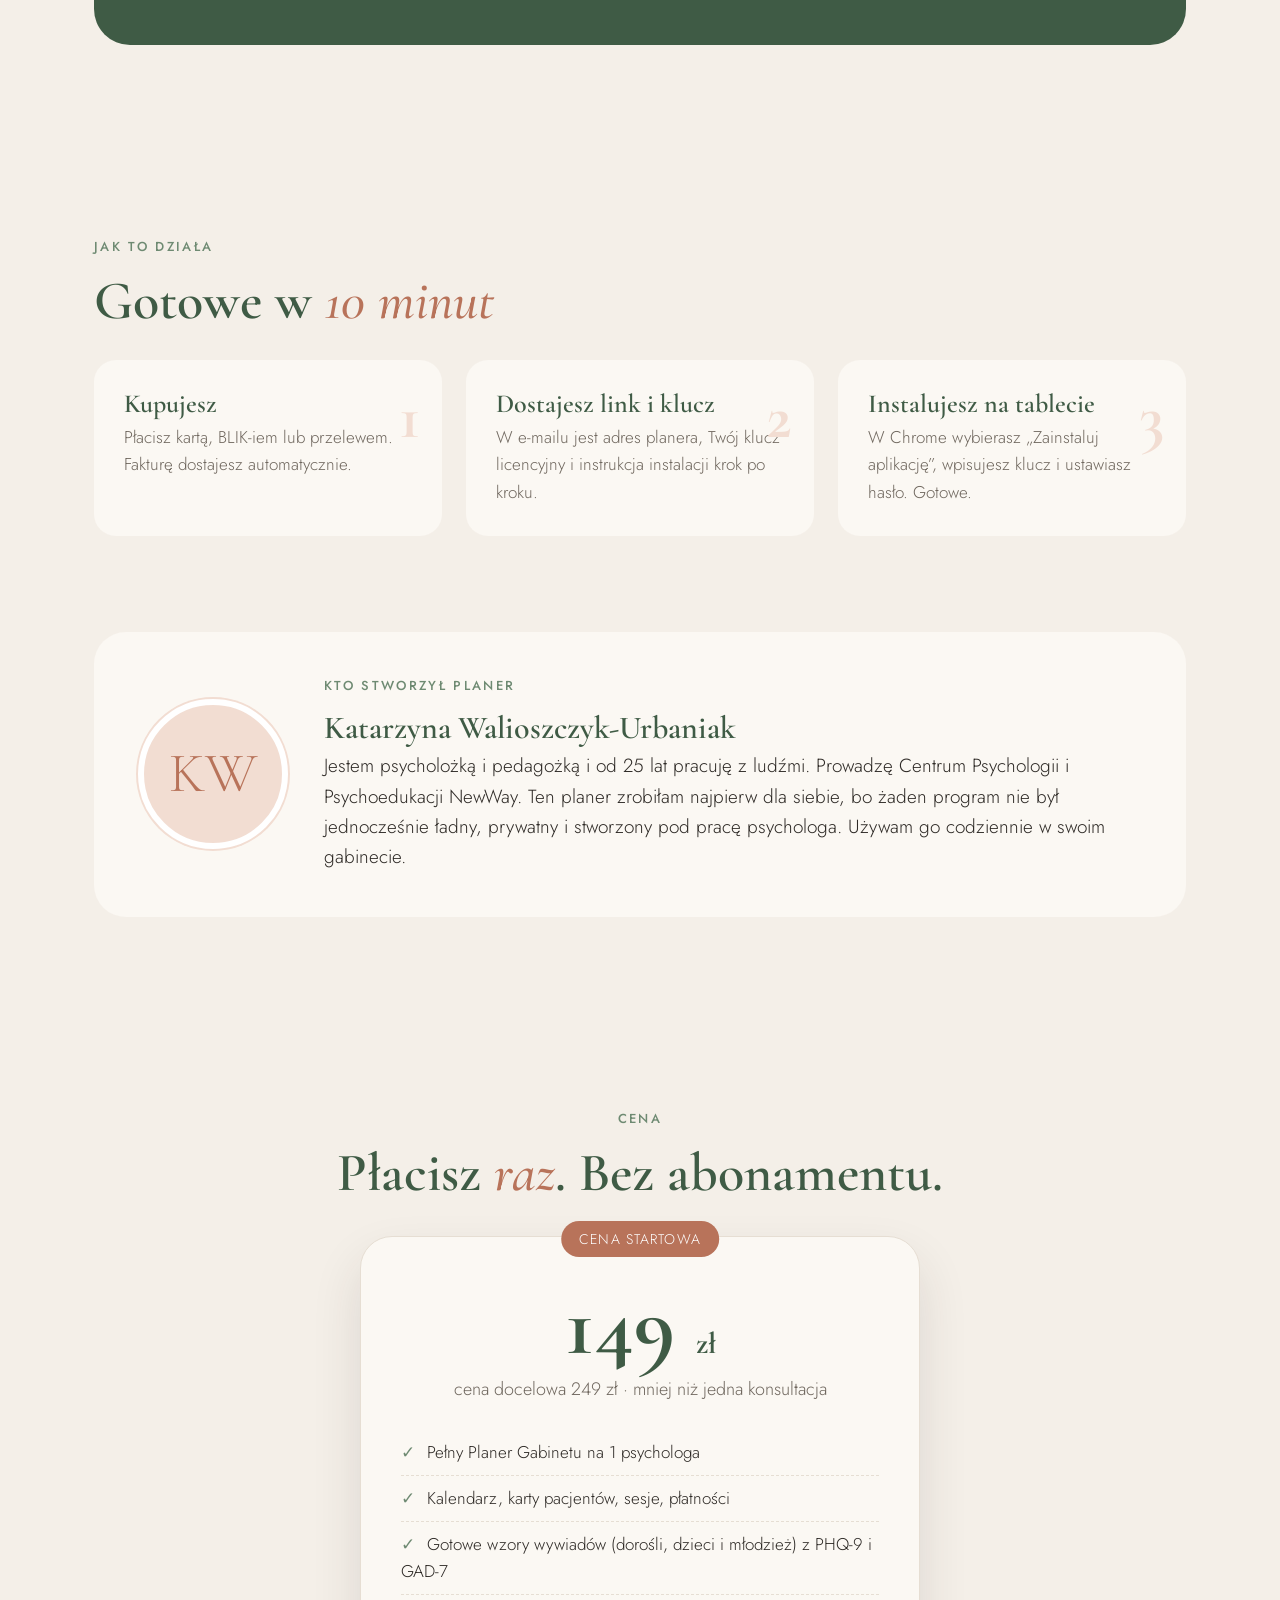
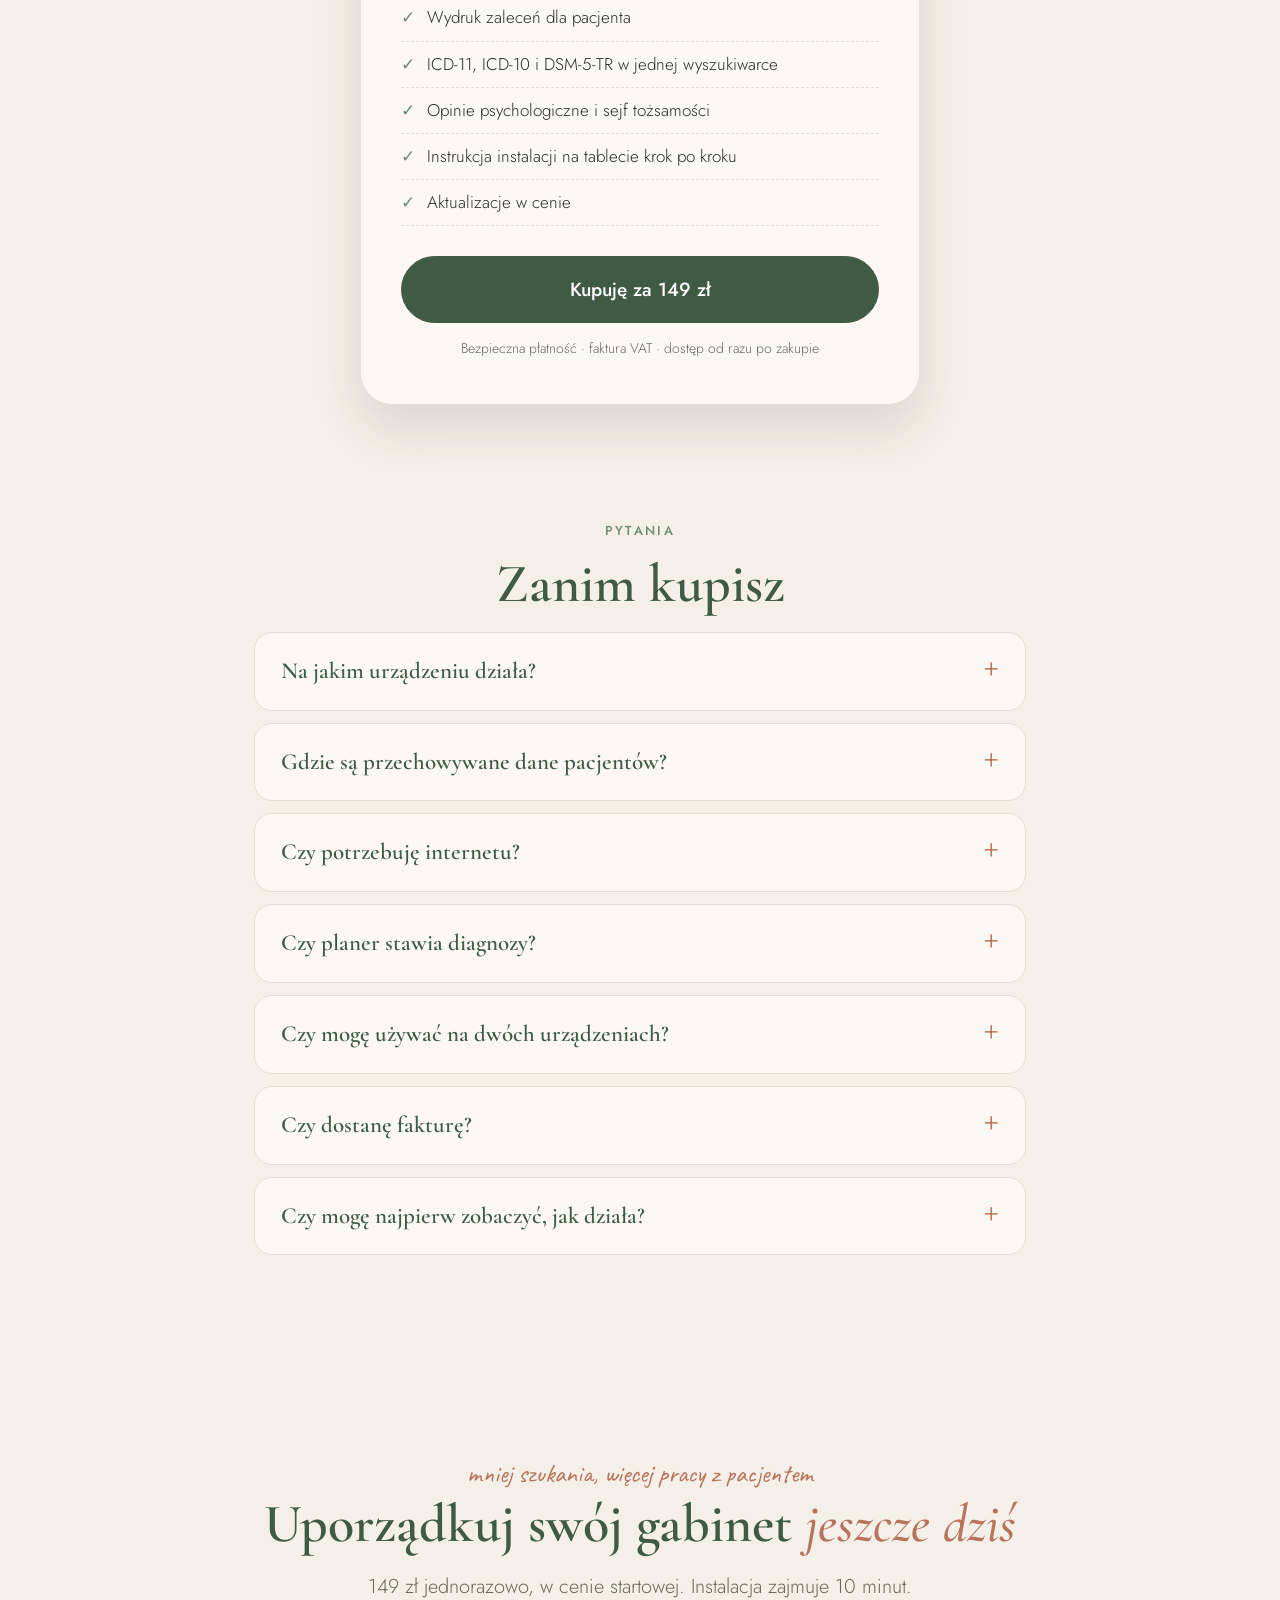
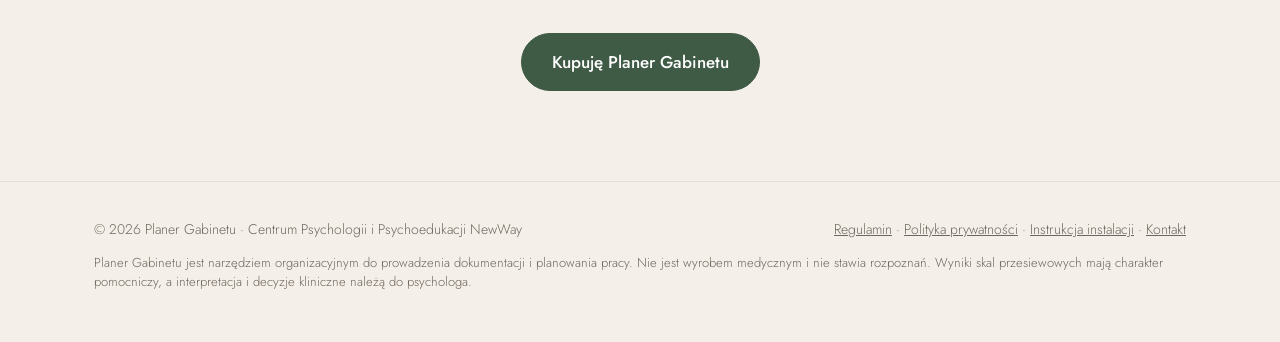
==== commit 2c561571: "Link do koszyka EasyTools, cena startowa bez przekreślenia (Omnibus) Co-Authored-By: Claude Opus 5.5" ====
--- a/index.html
+++ b/index.html
@@ -134,7 +134,7 @@
       <a class="btn primary js-buy" href="#cena">Chcę planer – 149 zł</a>
       <a class="btn ghost js-demo" href="#" target="_blank" rel="noopener">Wypróbuj demo →</a>
     </div>
-    <p class="price-note">Płacisz raz, bez abonamentu. <b>Cena startowa 149 zł</b>, później 249 zł.</p>
+    <p class="price-note">Płacisz raz, bez abonamentu. <b>Cena startowa 149 zł</b> (docelowo 249 zł).</p>
   </div>
   <div style="position:relative">
     <div class="blob" style="width:420px;height:420px;background:var(--soft);right:-80px;top:-60px"></div>
@@ -259,7 +259,7 @@
   <div class="pricebox reveal">
     <div class="badge">Cena startowa</div>
     <div class="price">149 <small>zł</small></div>
-    <div class="old">później <s>249 zł</s> · mniej niż jedna konsultacja</div>
+    <div class="old">cena docelowa 249 zł · mniej niż jedna konsultacja</div>
     <ul>
       <li>Pełny Planer Gabinetu na 1 psychologa</li>
       <li>Kalendarz, karty pacjentów, sesje, płatności</li>
@@ -289,7 +289,7 @@
 <section class="final"><div class="wrap">
   <span class="hand">mniej szukania, więcej pracy z pacjentem</span>
   <h2>Uporządkuj swój gabinet <em>jeszcze dziś</em></h2>
-  <p>149 zł raz na zawsze, w cenie startowej. Instalacja zajmuje 10 minut.</p>
+  <p>149 zł jednorazowo, w cenie startowej. Instalacja zajmuje 10 minut.</p>
   <a class="btn primary js-buy" href="#cena">Kupuję Planer Gabinetu</a>
 </div></section>
 
@@ -304,7 +304,7 @@
 <script>
 /* === UZUPEŁNIJ LINKI === */
 const LINKI = {
-  kup: '',          // link do koszyka EasyTools (Easycart)
+  kup: 'https://cart.easy.tools/checkout/89397755/planer-gabinetu-cyfrowy-planer-psychologa',
   demo: 'app/#demo',  // wersja demo planera
   regulamin: '',    // link do regulaminu (generator EasyTools)
   prywatnosc: ''    // link do polityki prywatności
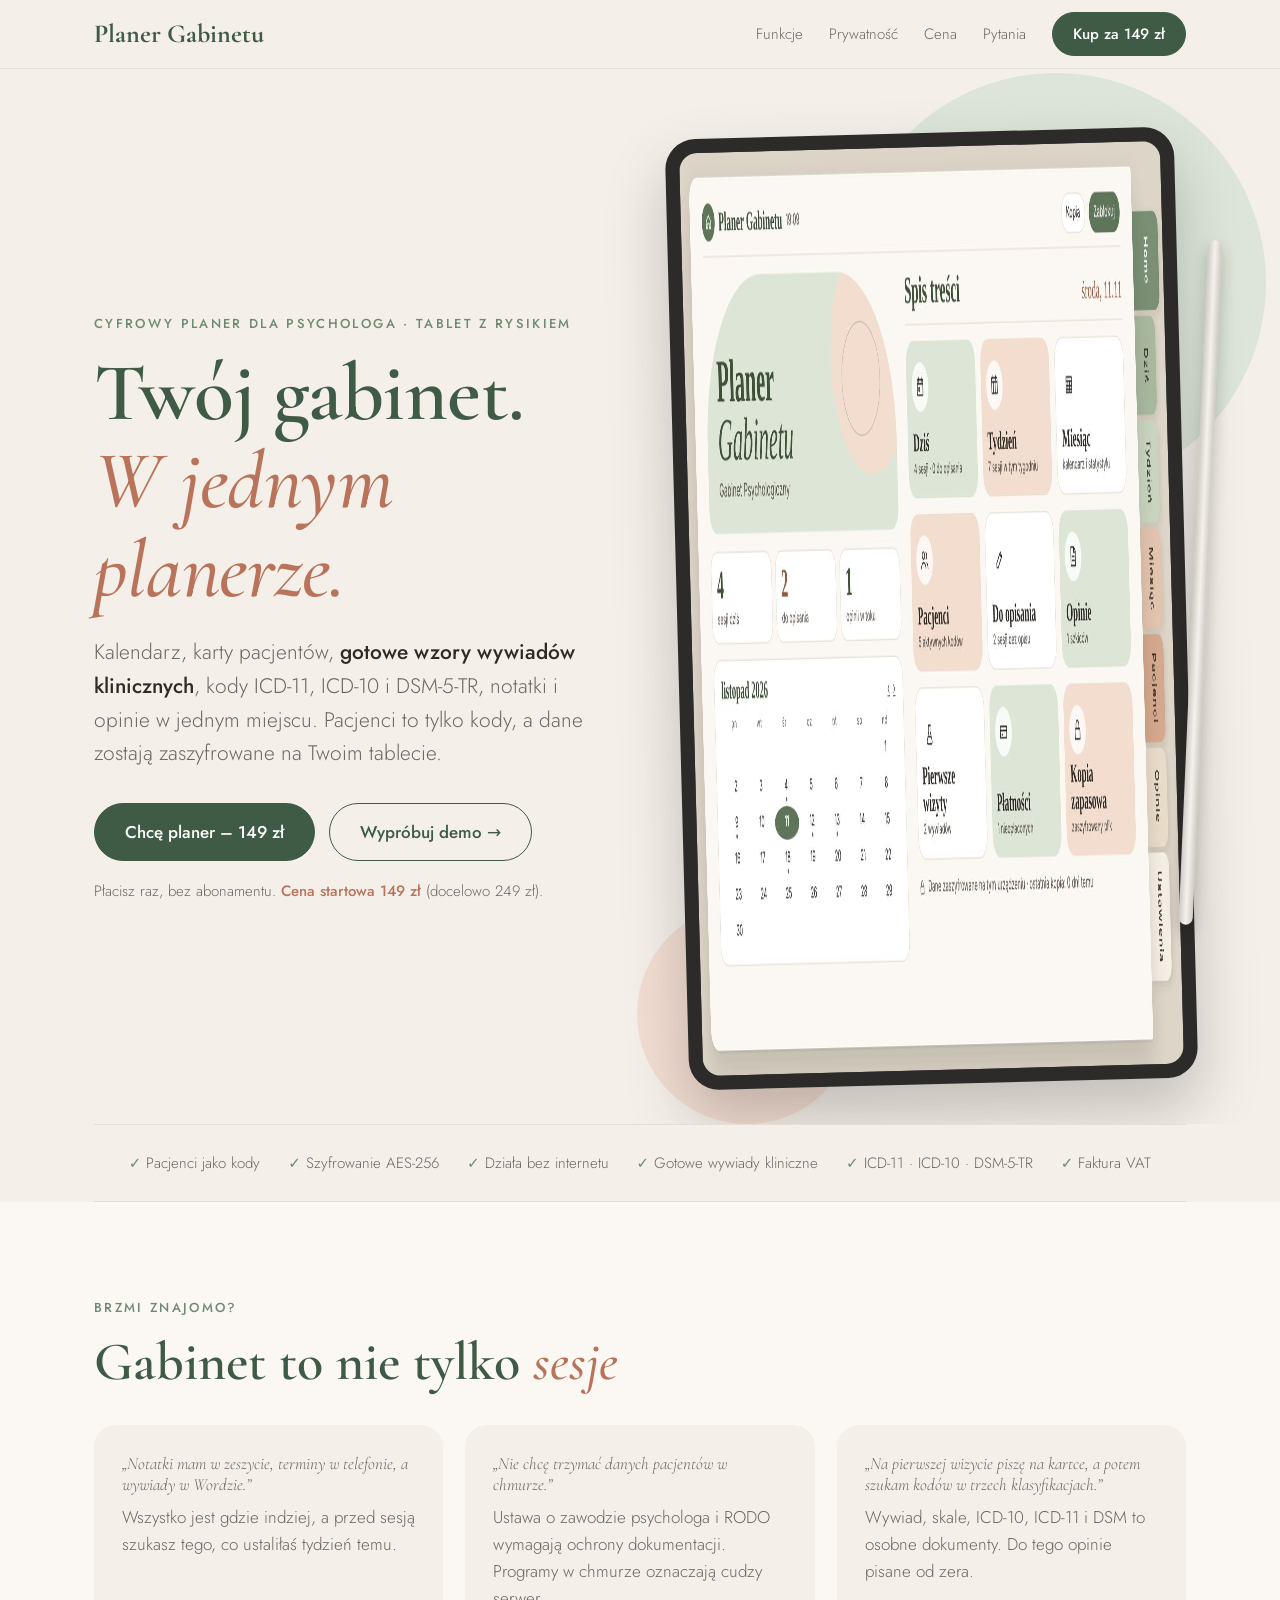
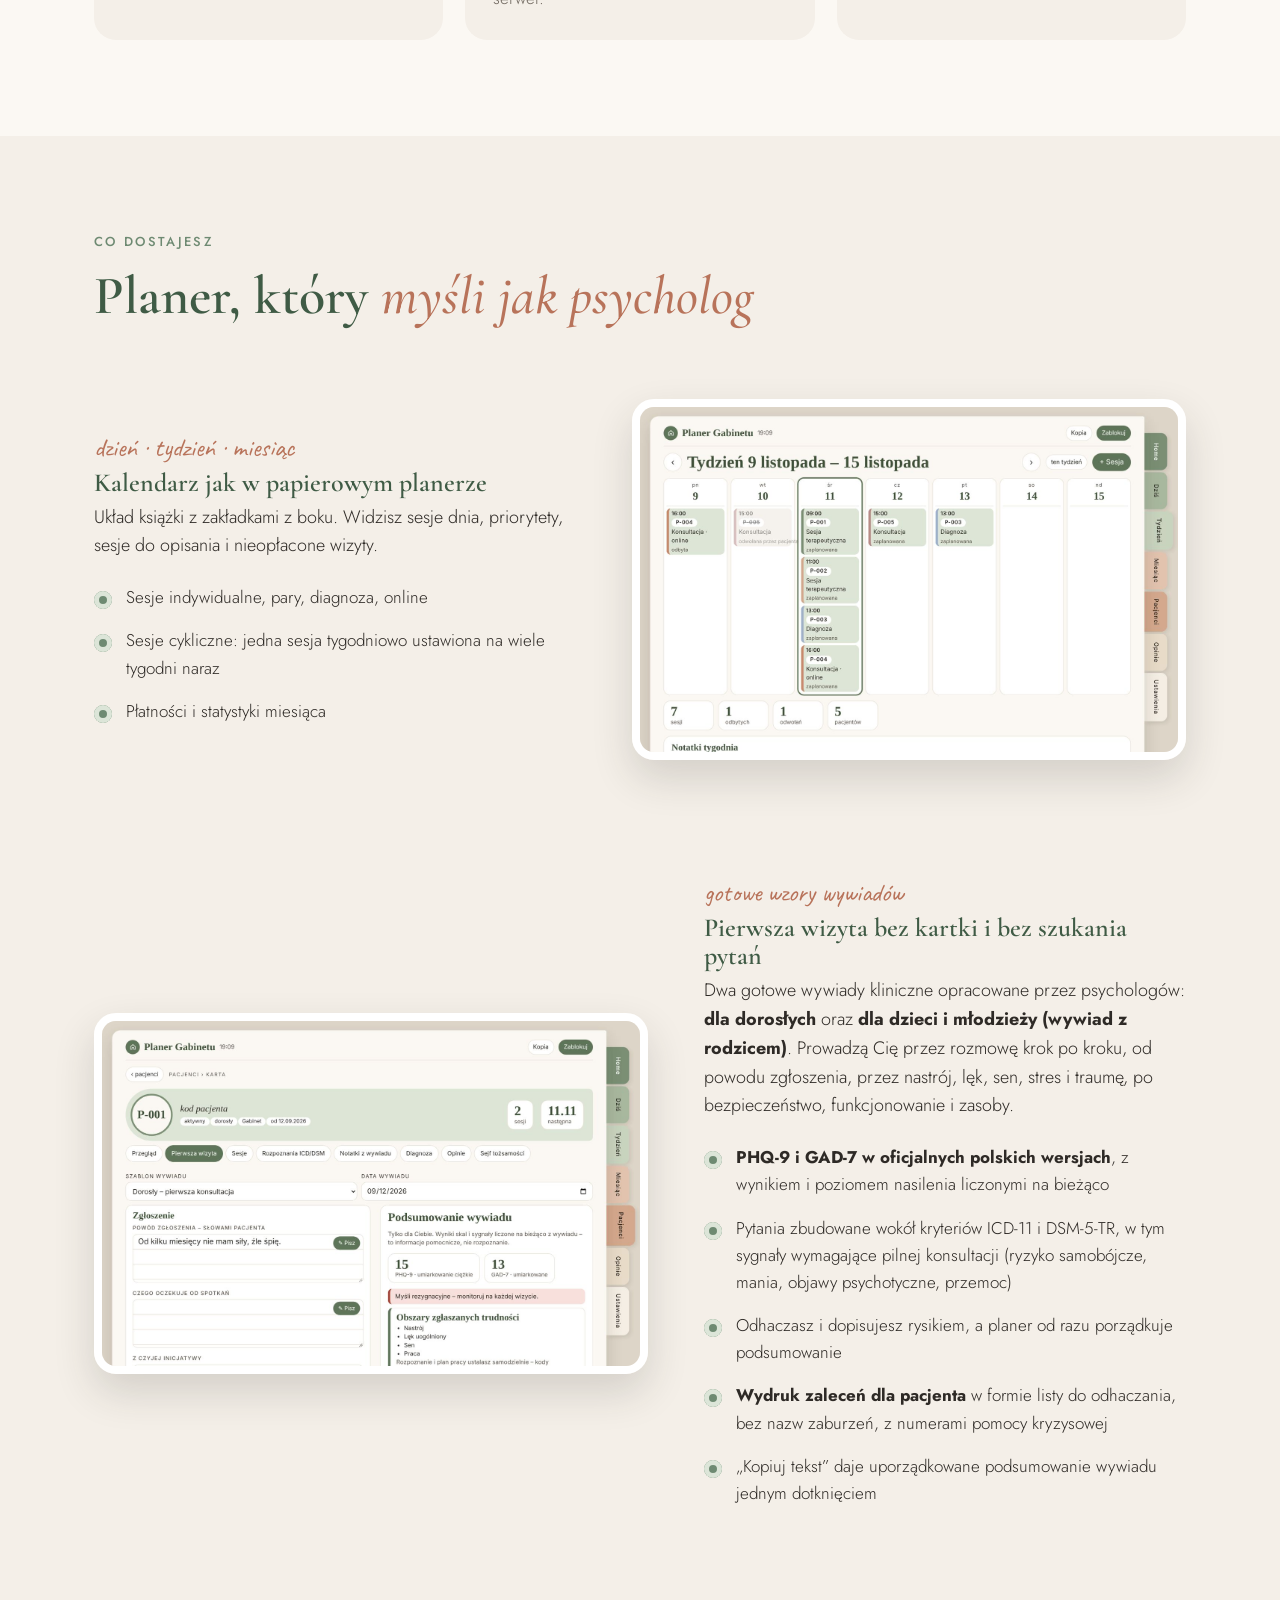
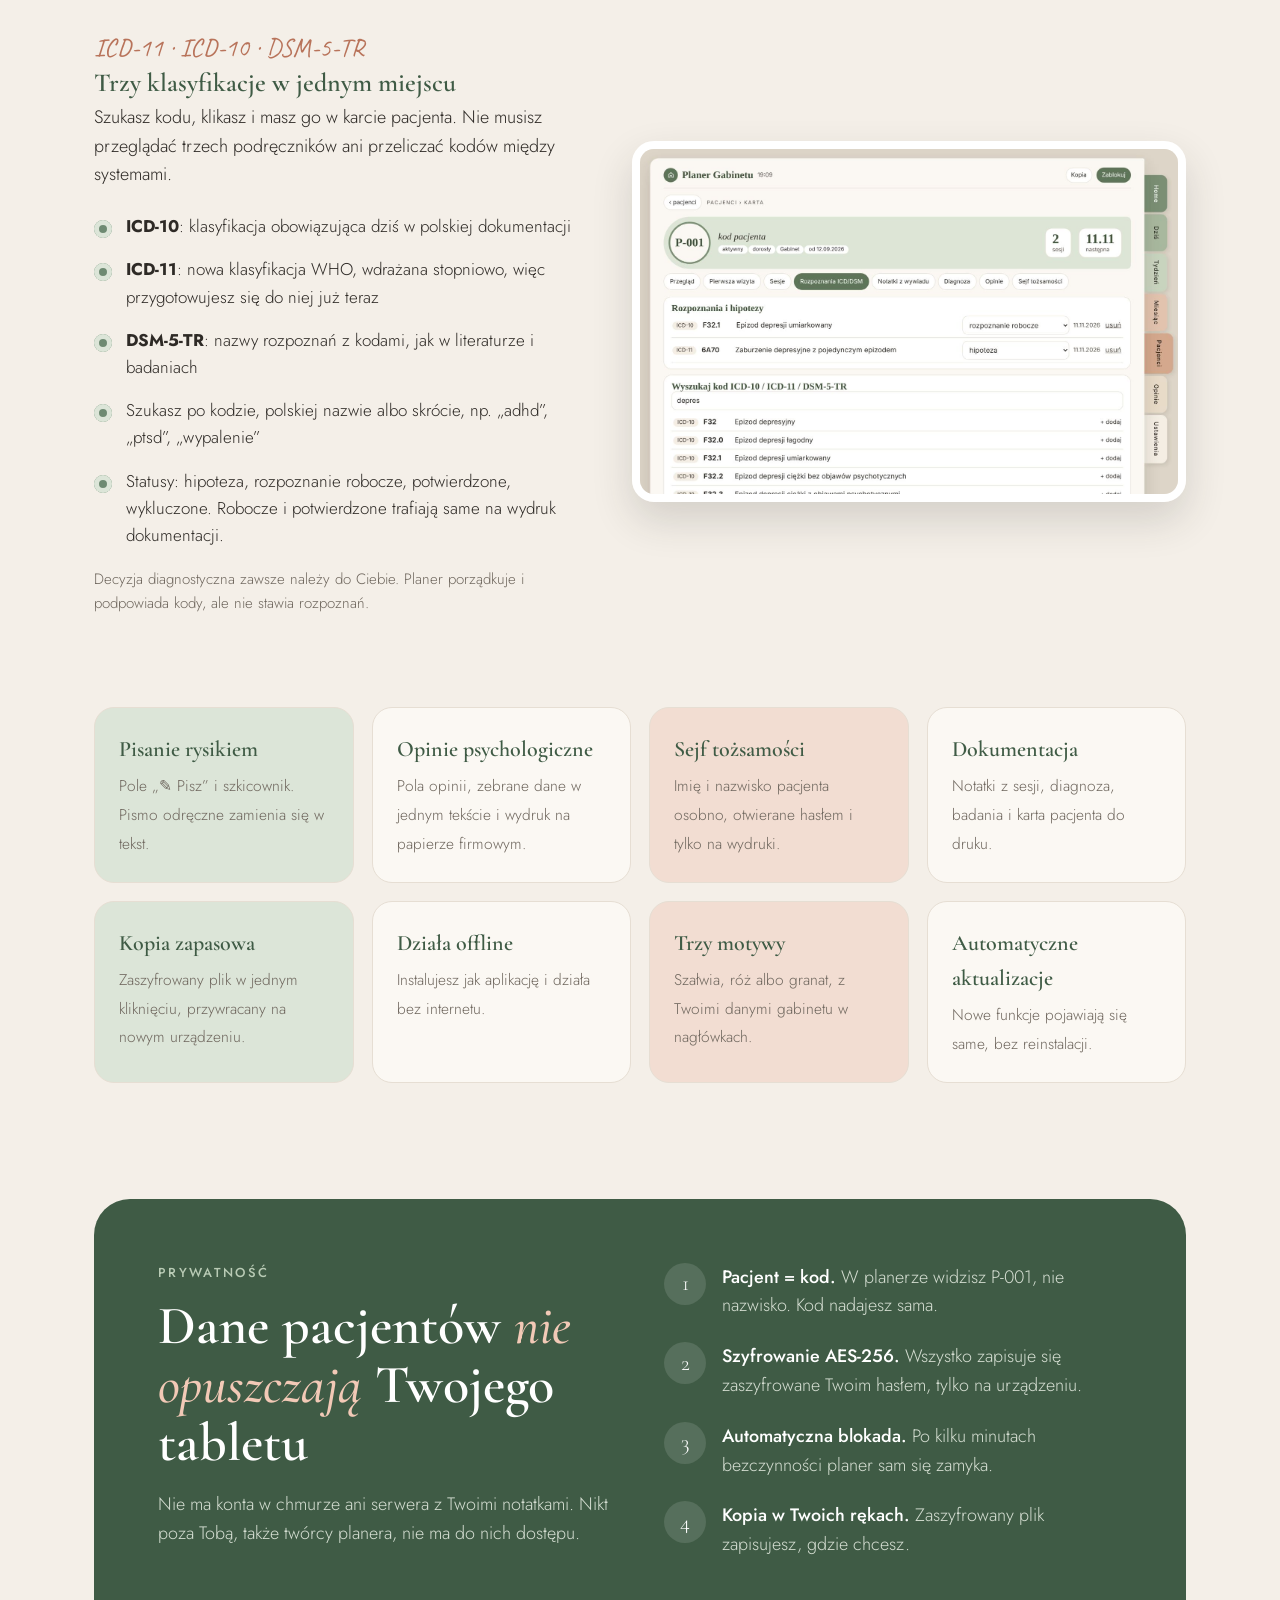
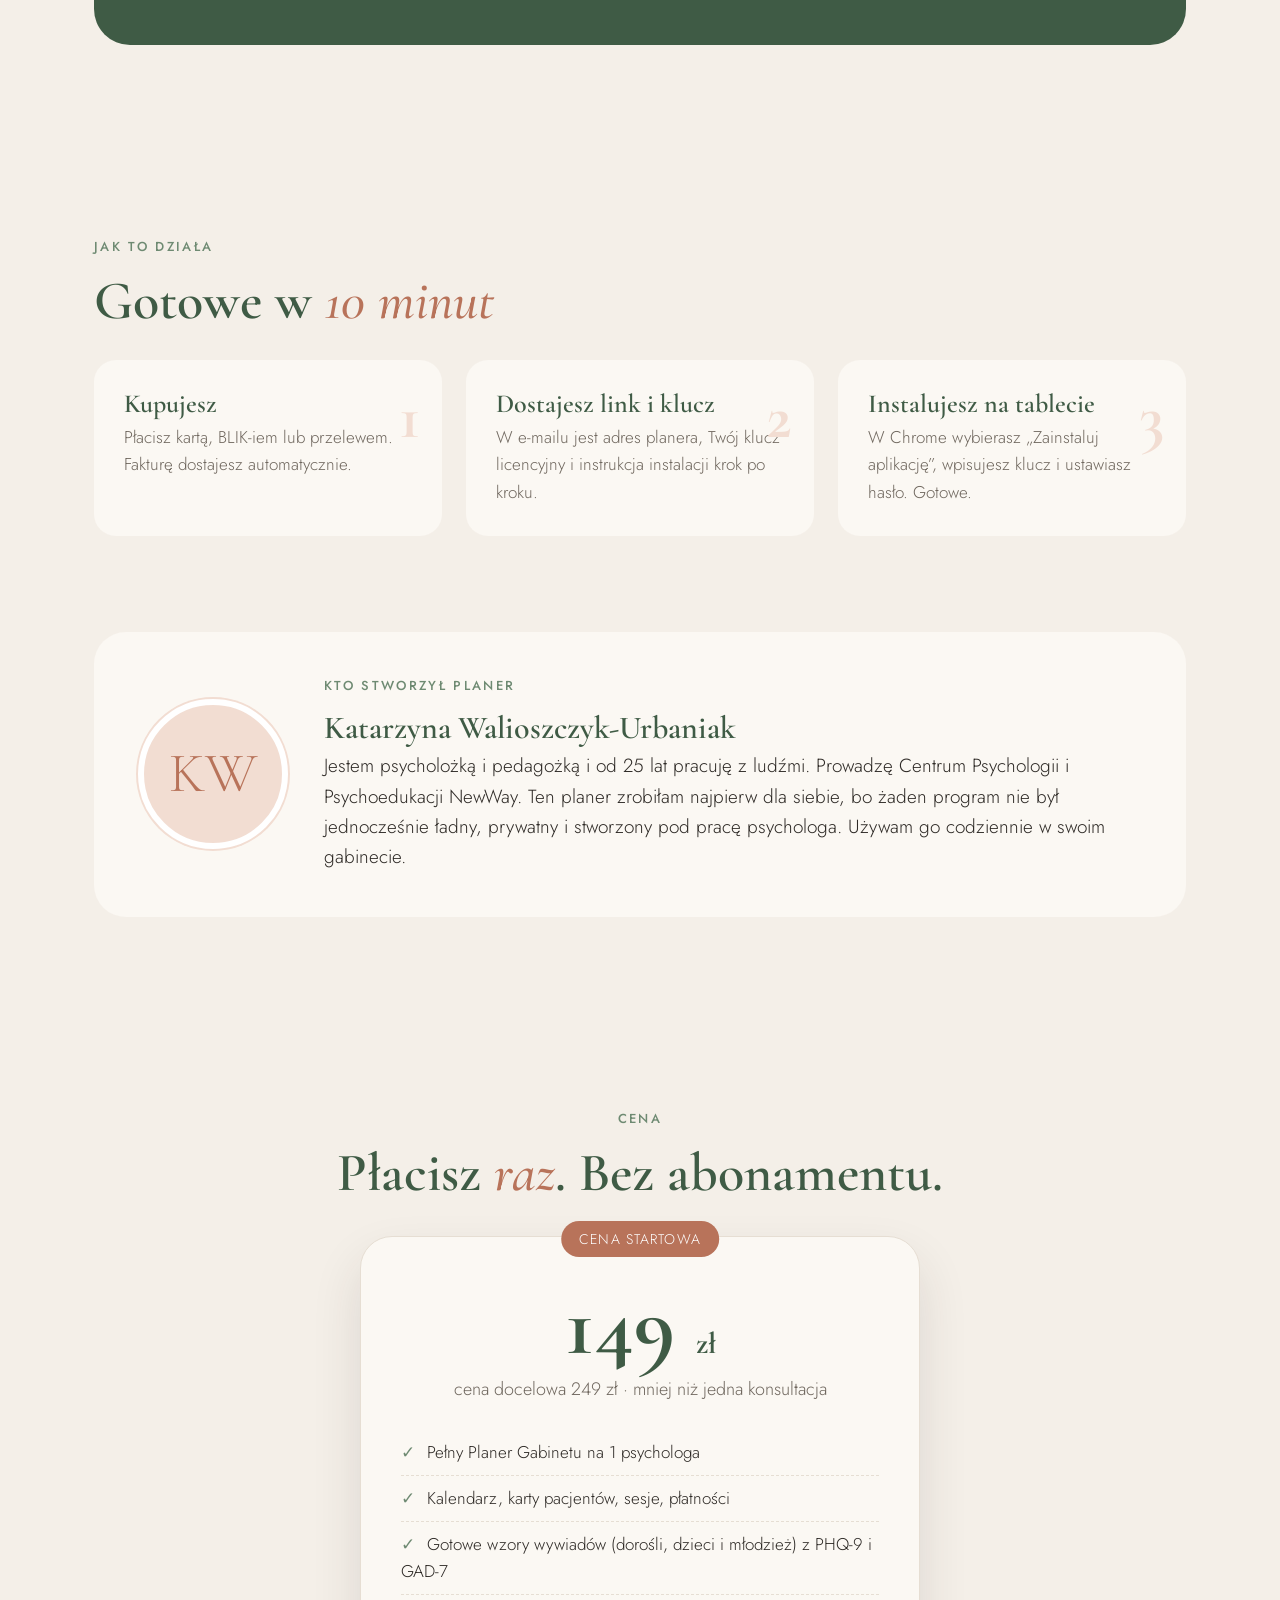
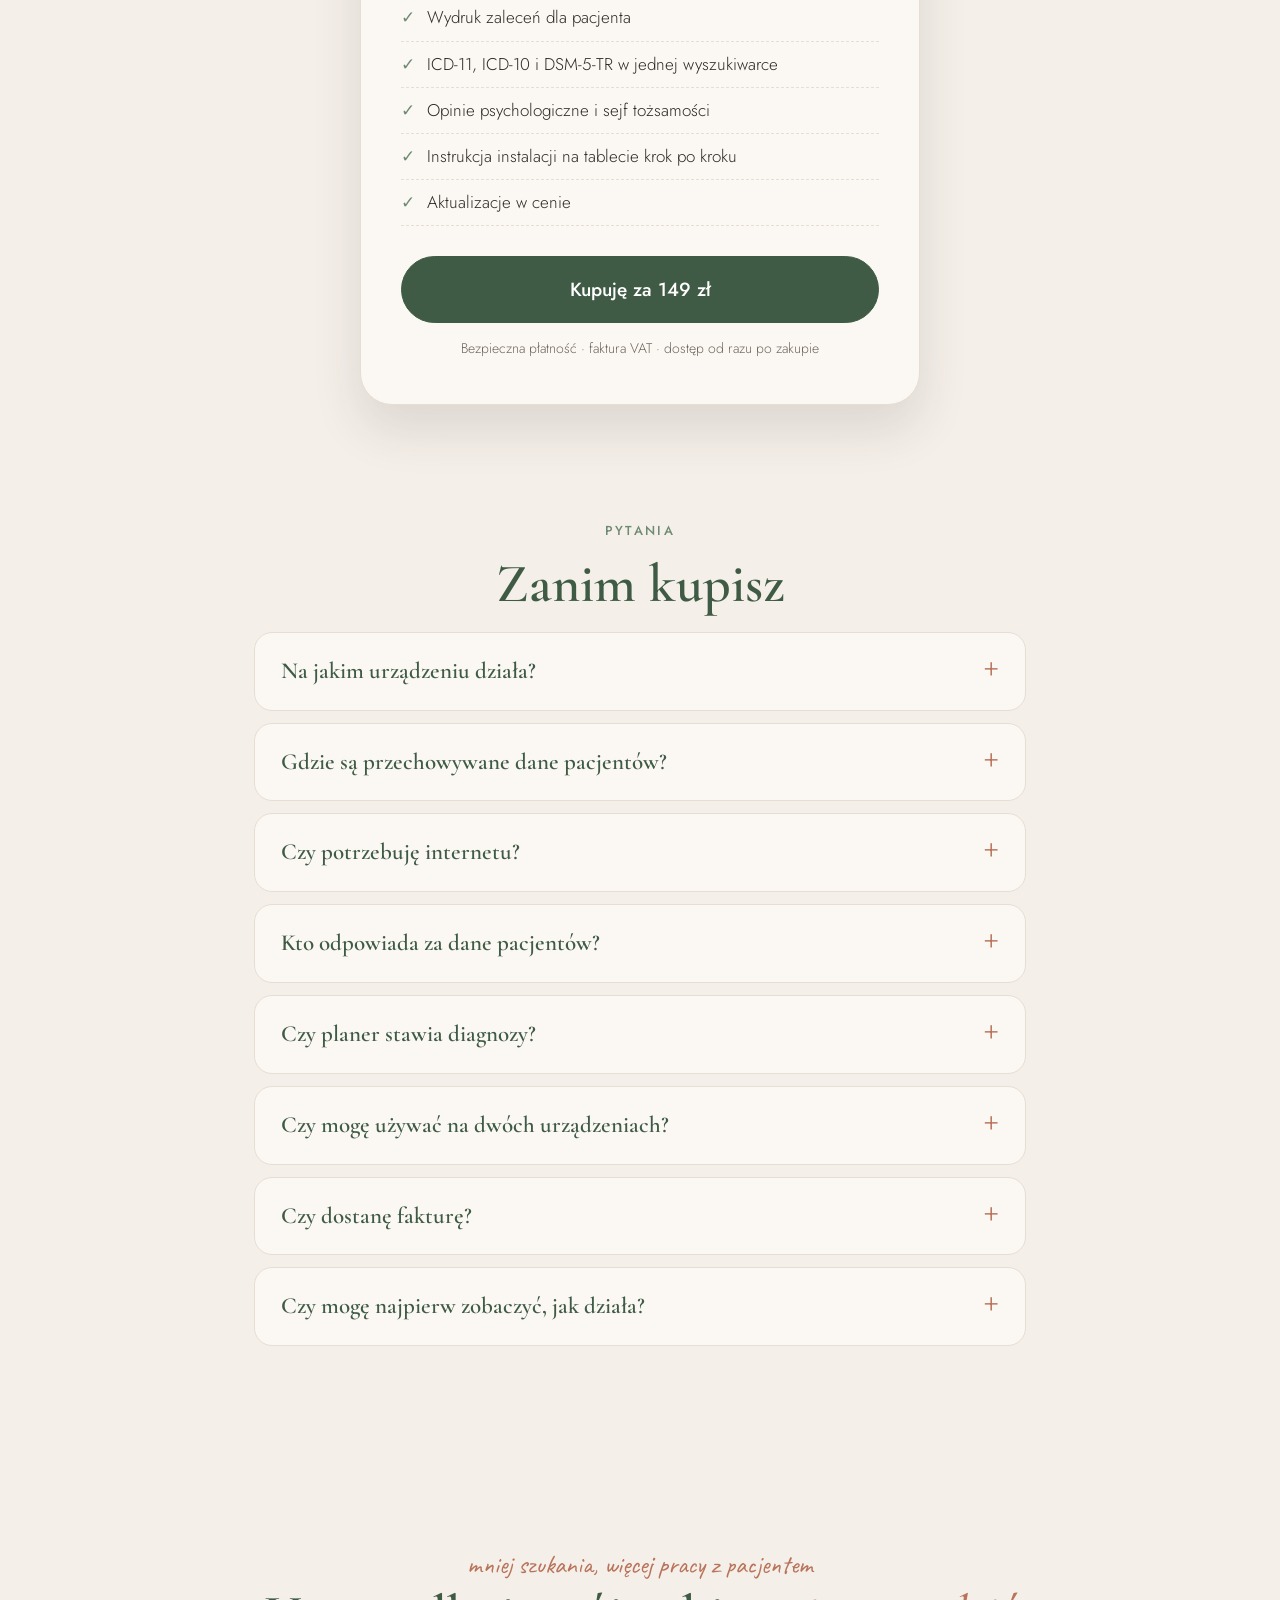
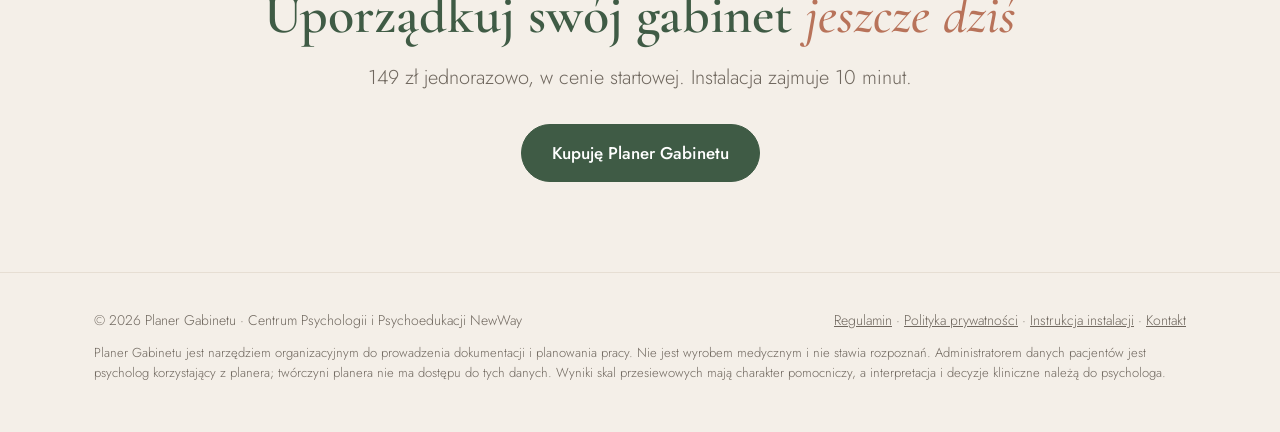
==== commit a2426ce5: "Informacja o administratorze danych (RODO): FAQ, instrukcja, ekran klucza Co-Authored-By: Claude Opu" ====
--- a/index.html
+++ b/index.html
@@ -280,6 +280,7 @@
   <details><summary>Na jakim urządzeniu działa?</summary><p>Na tablecie z Androidem lub iPadzie, a także na komputerze. Najlepiej w Chrome lub Safari. Planer jest projektowany pod tablet z rysikiem, ale rysik nie jest konieczny.</p></details>
   <details><summary>Gdzie są przechowywane dane pacjentów?</summary><p>Tylko na Twoim urządzeniu, zaszyfrowane Twoim hasłem. Nie ma serwera z danymi. Dlatego regularnie rób kopię zapasową, bo planer o niej przypomina. Zapomnianego hasła nie da się odzyskać.</p></details>
   <details><summary>Czy potrzebuję internetu?</summary><p>Tylko przy pierwszej instalacji i do pobrania aktualizacji. Na co dzień planer działa offline.</p></details>
+  <details><summary>Kto odpowiada za dane pacjentów?</summary><p>Ty. Jako psycholog jesteś administratorem danych swoich pacjentów (RODO) i odpowiadasz za prowadzenie i przechowywanie dokumentacji. Planer jest narzędziem: dane zapisują się wyłącznie na Twoim urządzeniu, zaszyfrowane Twoim hasłem. Twórczyni planera nie ma do nich dostępu, nie przechowuje ich i nie przetwarza – dlatego nie zawierasz z nami umowy powierzenia. Po Twojej stronie są: silne hasło, zabezpieczenie urządzenia i regularne kopie zapasowe.</p></details>
   <details><summary>Czy planer stawia diagnozy?</summary><p>Nie. Planer porządkuje dokumentację i liczy wyniki skal przesiewowych. Rozpoznanie, kody i wnioski wpisujesz sama, na podstawie własnej oceny klinicznej.</p></details>
   <details><summary>Czy mogę używać na dwóch urządzeniach?</summary><p>Licencja jest dla jednej osoby. Dane możesz przenieść między urządzeniami przez zaszyfrowaną kopię zapasową, ale się nie synchronizują. Najwygodniej pracować na jednym tablecie.</p></details>
   <details><summary>Czy dostanę fakturę?</summary><p>Tak, faktura VAT wystawia się automatycznie po zakupie. Wystarczy podać NIP w formularzu.</p></details>
@@ -296,7 +297,7 @@
 <footer><div class="wrap">
   <span>© 2026 Planer Gabinetu · Centrum Psychologii i Psychoedukacji NewWay</span>
   <span><a href="#" class="js-regulamin">Regulamin</a> · <a href="#" class="js-prywatnosc">Polityka prywatności</a> · <a href="instrukcja.html">Instrukcja instalacji</a> · <a href="mailto:k.walioszczyk@gmail.com">Kontakt</a></span>
-  <p class="disc">Planer Gabinetu jest narzędziem organizacyjnym do prowadzenia dokumentacji i planowania pracy. Nie jest wyrobem medycznym i nie stawia rozpoznań. Wyniki skal przesiewowych mają charakter pomocniczy, a interpretacja i decyzje kliniczne należą do psychologa.</p>
+  <p class="disc">Planer Gabinetu jest narzędziem organizacyjnym do prowadzenia dokumentacji i planowania pracy. Nie jest wyrobem medycznym i nie stawia rozpoznań. Administratorem danych pacjentów jest psycholog korzystający z planera; twórczyni planera nie ma dostępu do tych danych. Wyniki skal przesiewowych mają charakter pomocniczy, a interpretacja i decyzje kliniczne należą do psychologa.</p>
 </div></footer>
 
 <a class="btn primary sticky-buy js-buy" href="#cena">Kup planer – 149 zł</a>
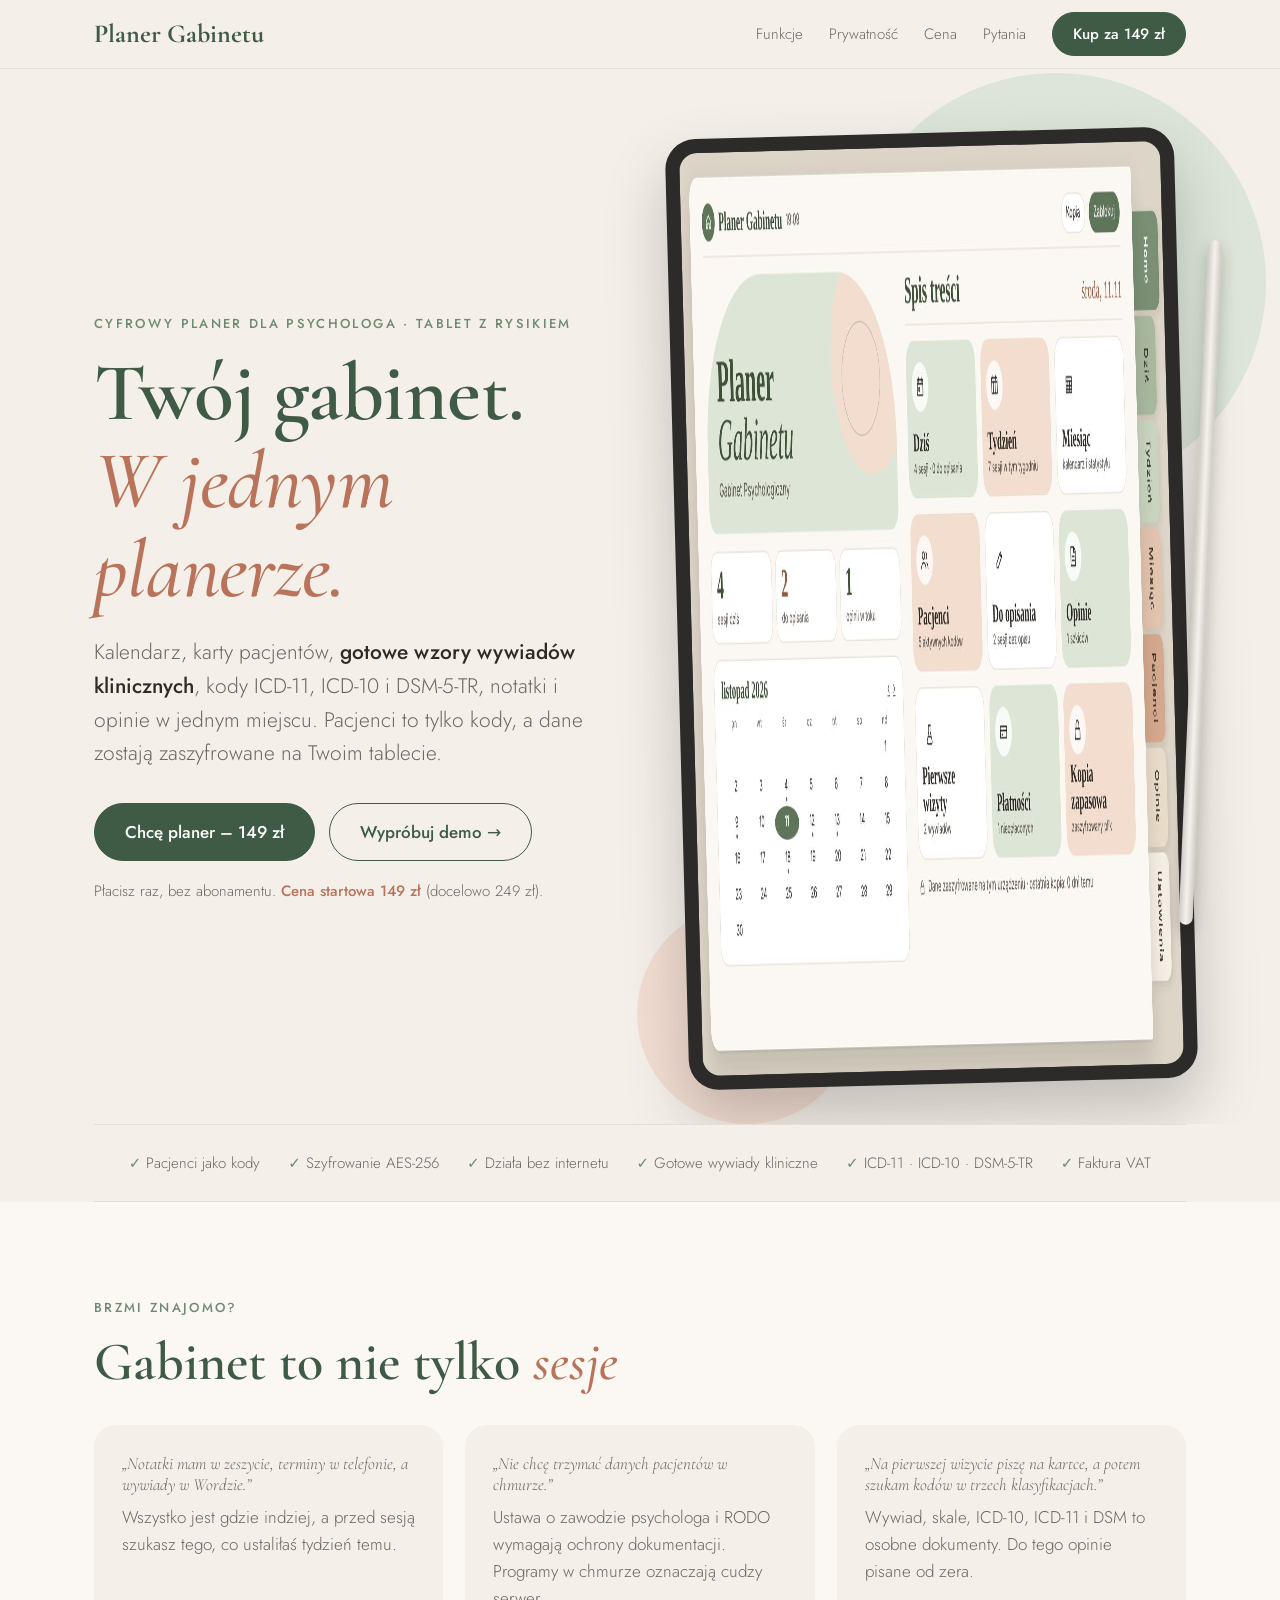
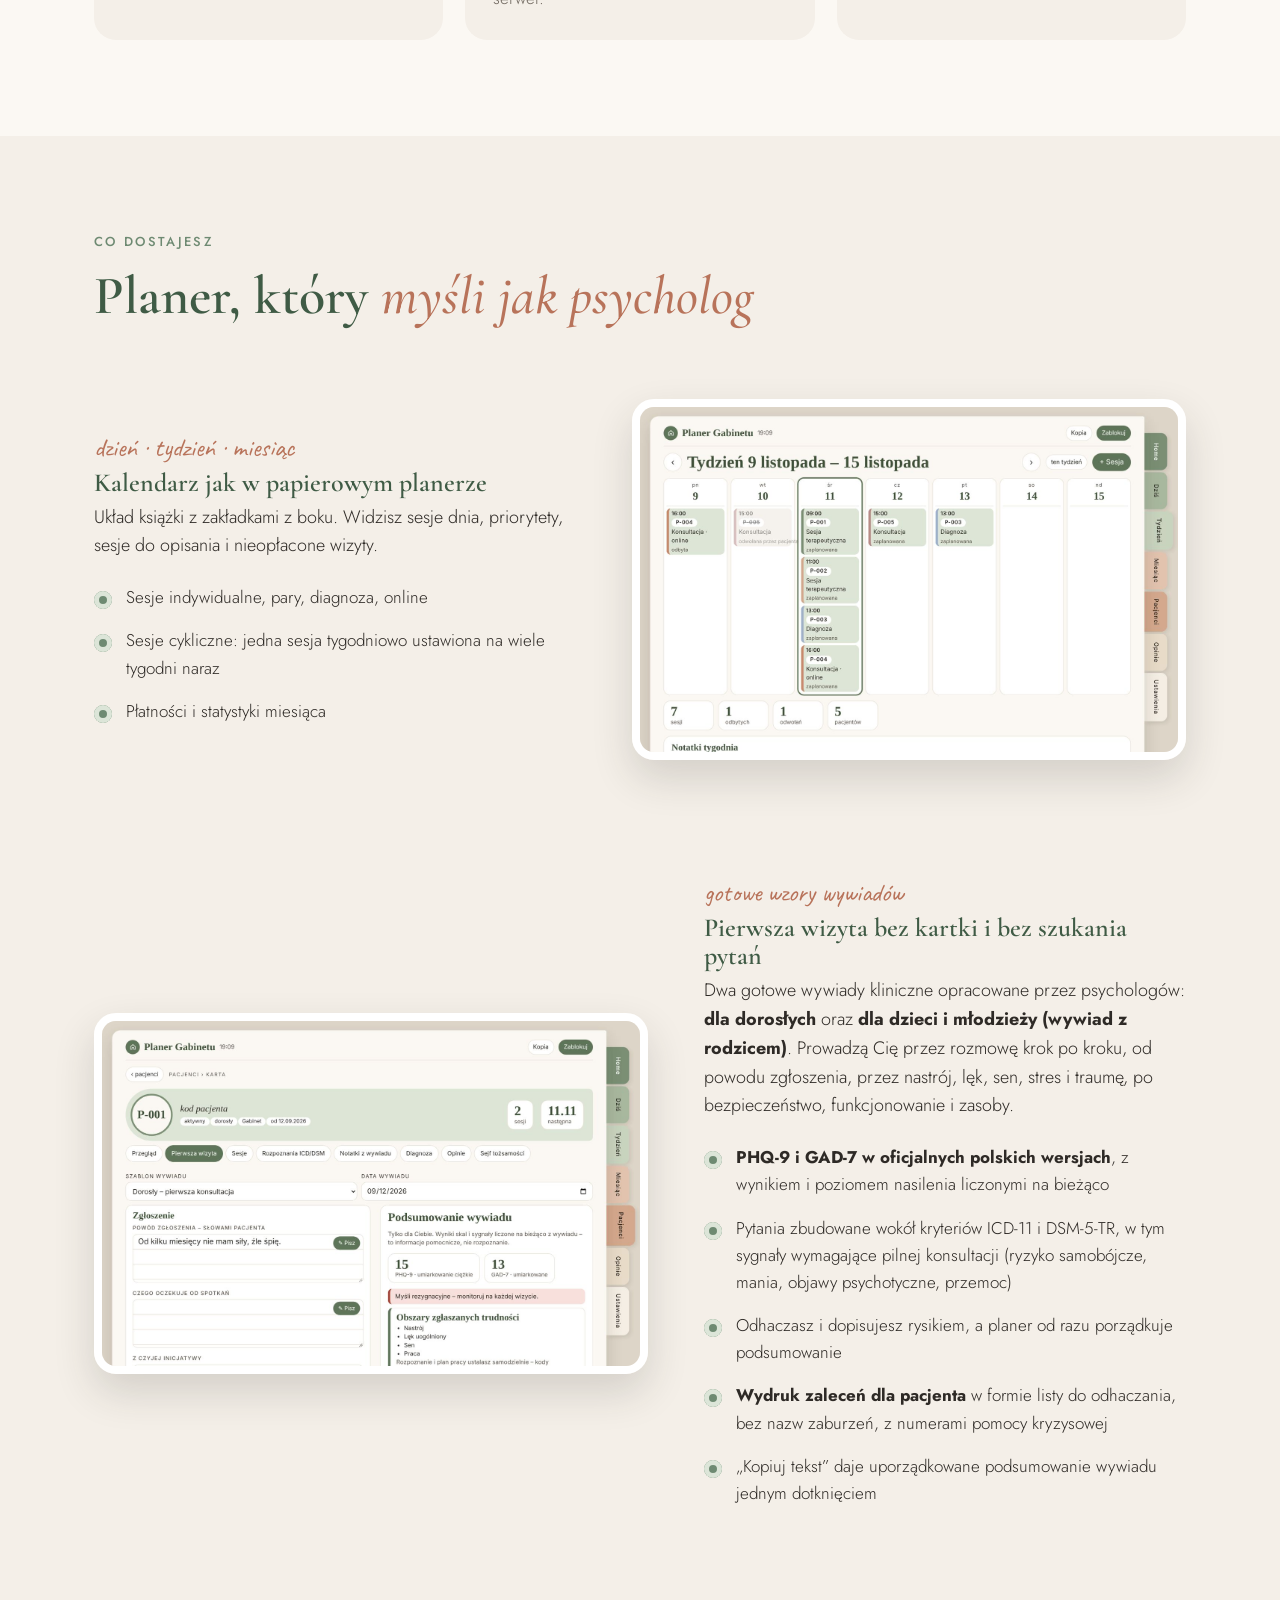
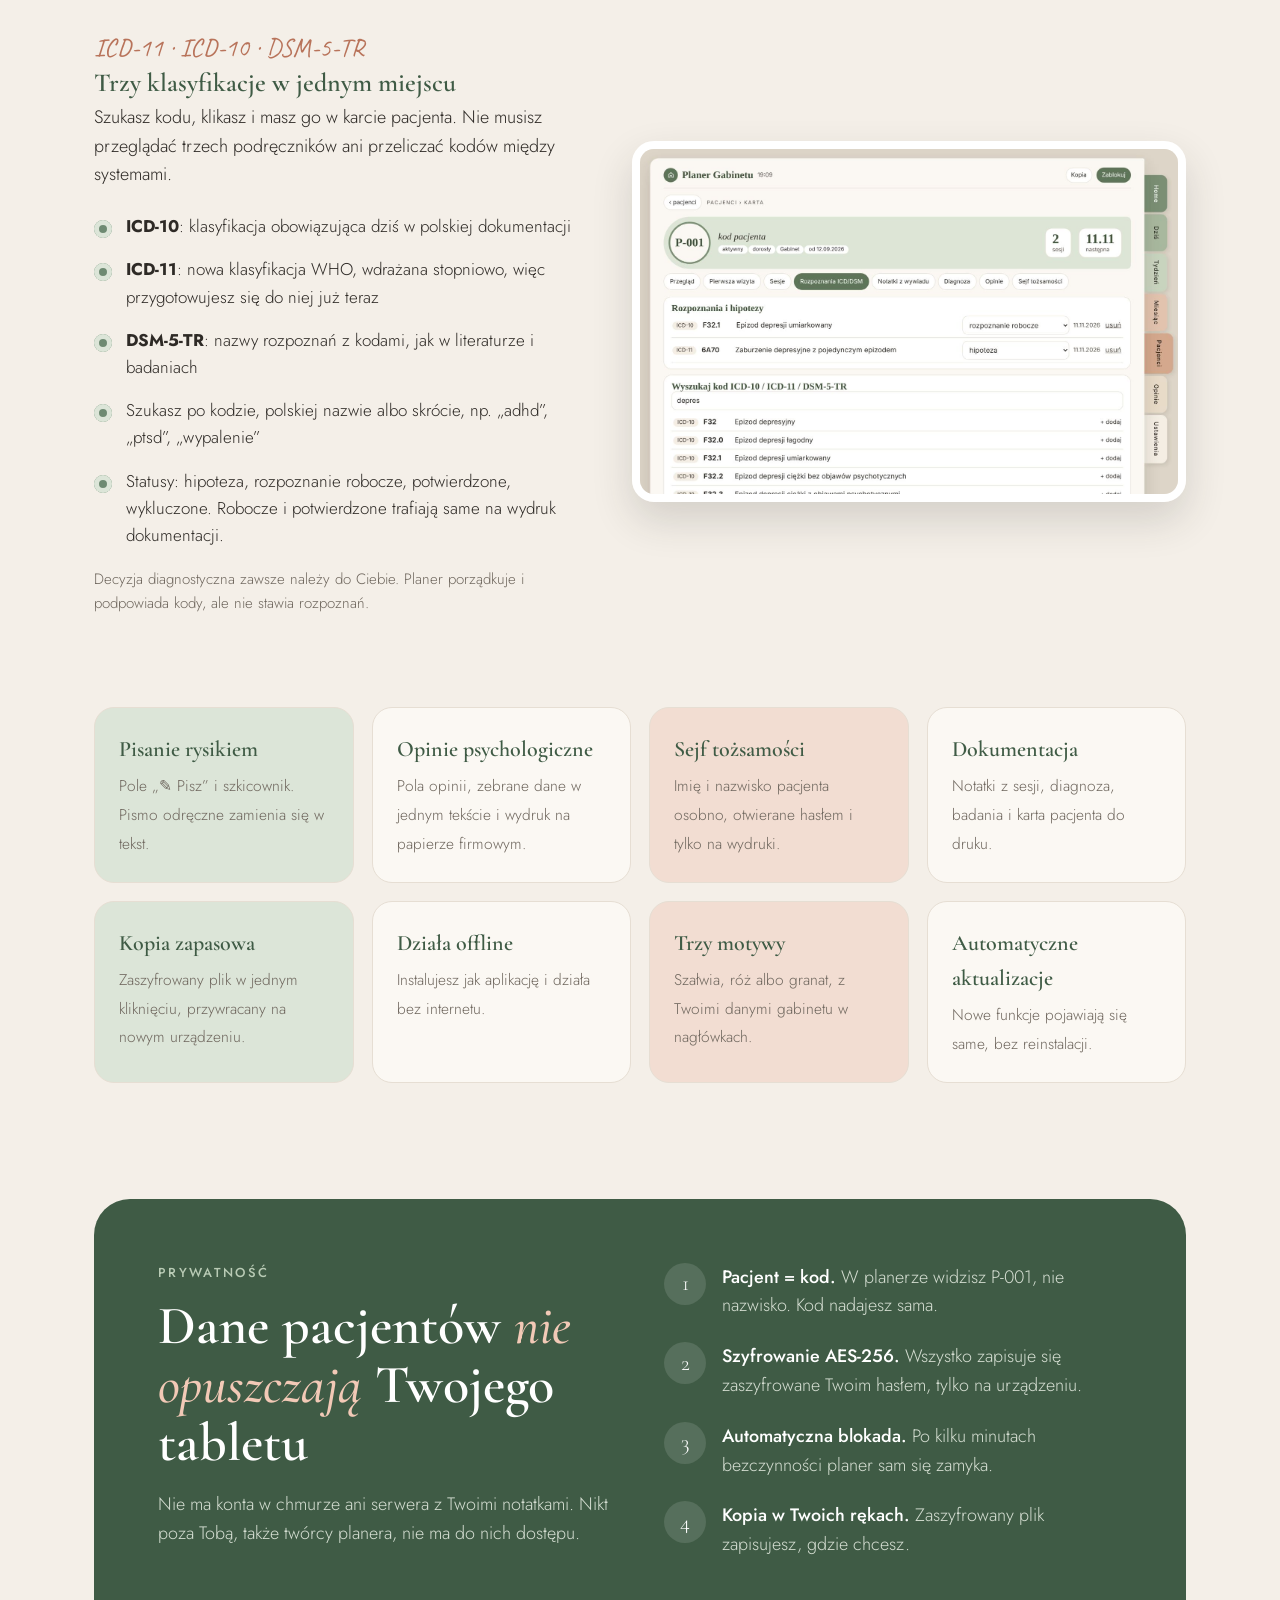
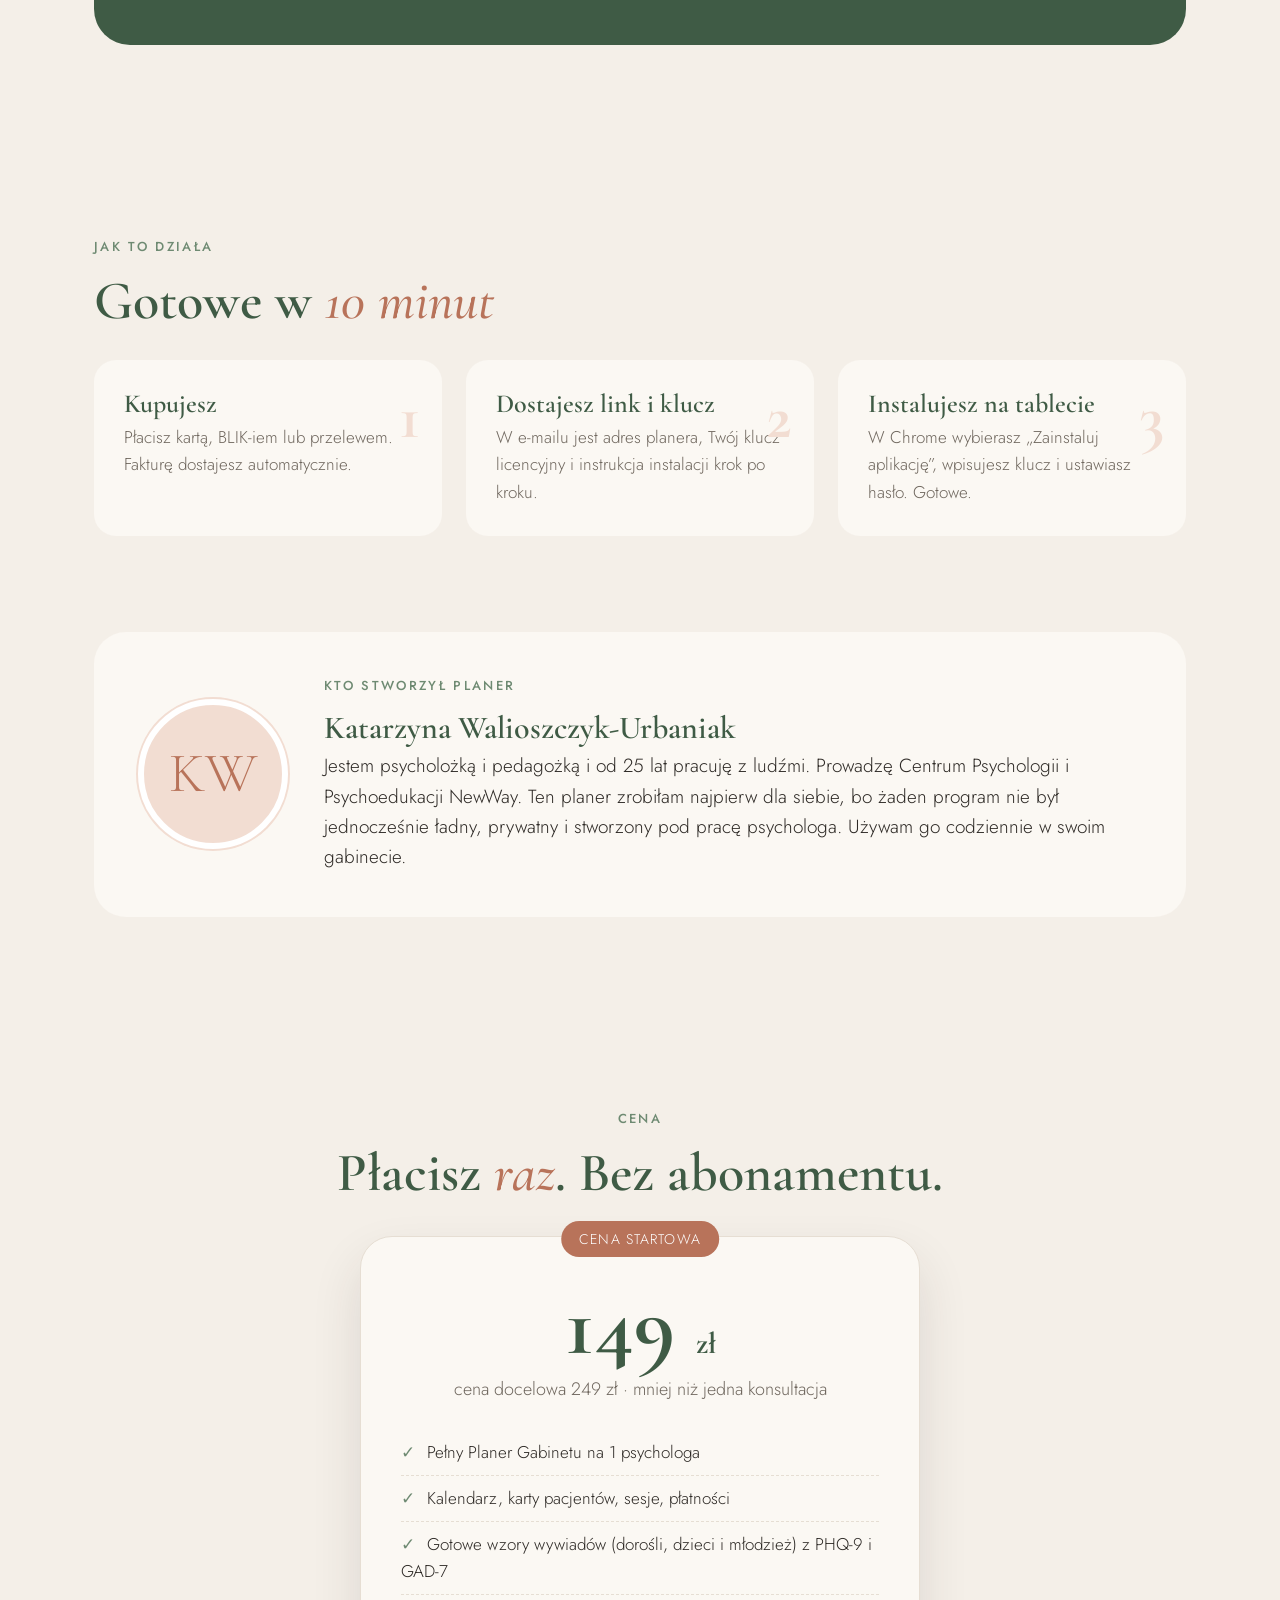
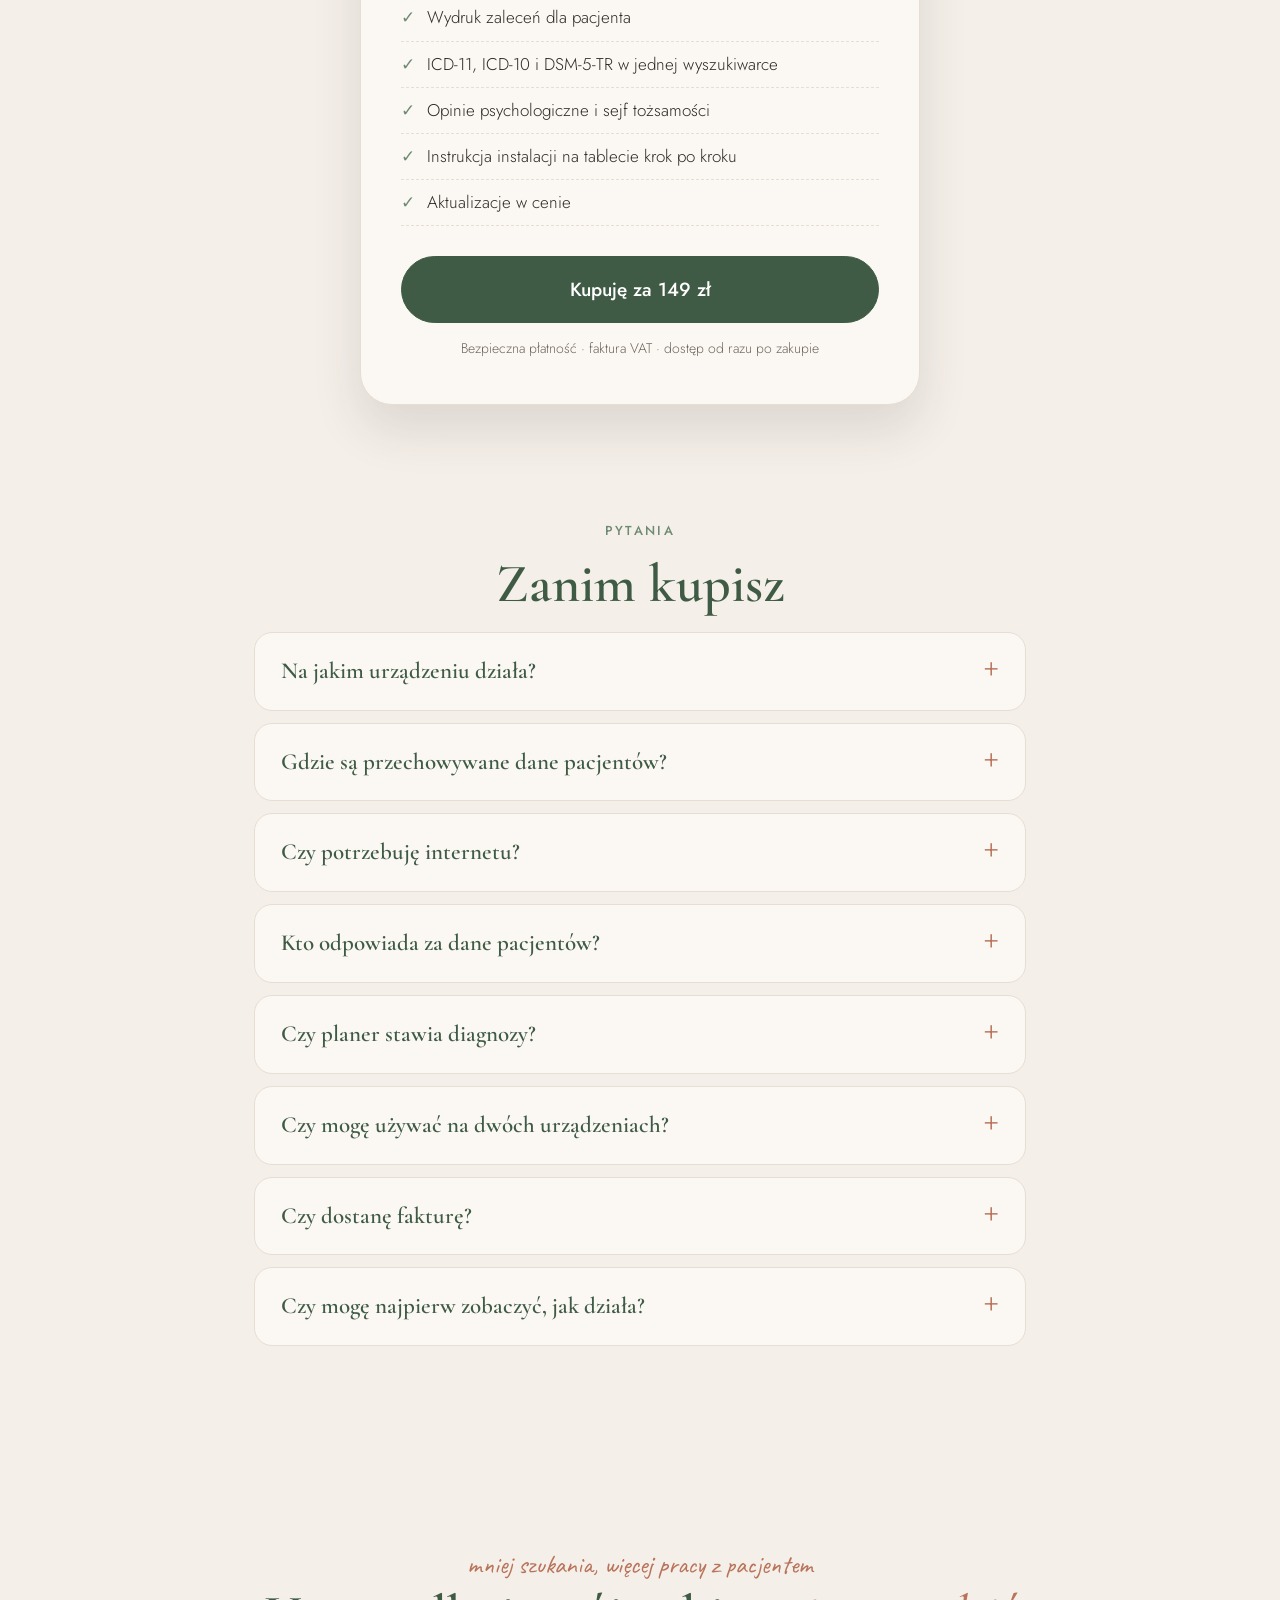
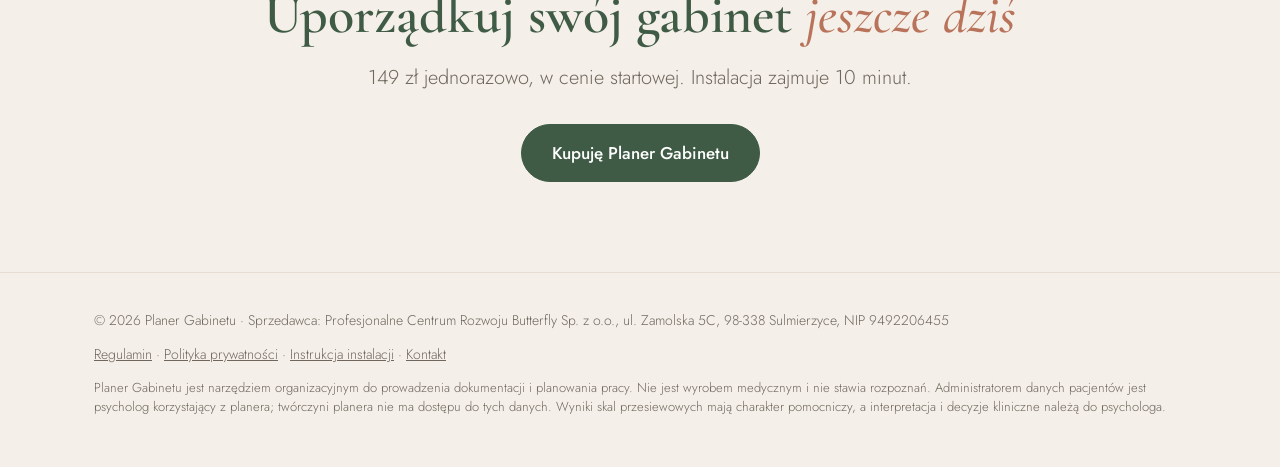
==== commit b2694e78: "Kontakt biuro@pcrbutterfly.pl, dane sprzedawcy (PCR Butterfly) w stopce Co-Authored-By: Claude Opus " ====
--- a/index.html
+++ b/index.html
@@ -295,8 +295,8 @@
 </div></section>
 
 <footer><div class="wrap">
-  <span>© 2026 Planer Gabinetu · Centrum Psychologii i Psychoedukacji NewWay</span>
-  <span><a href="#" class="js-regulamin">Regulamin</a> · <a href="#" class="js-prywatnosc">Polityka prywatności</a> · <a href="instrukcja.html">Instrukcja instalacji</a> · <a href="mailto:k.walioszczyk@gmail.com">Kontakt</a></span>
+  <span>© 2026 Planer Gabinetu · Sprzedawca: Profesjonalne Centrum Rozwoju Butterfly Sp. z o.o., ul. Zamolska 5C, 98-338 Sulmierzyce, NIP 9492206455</span>
+  <span><a href="#" class="js-regulamin">Regulamin</a> · <a href="#" class="js-prywatnosc">Polityka prywatności</a> · <a href="instrukcja.html">Instrukcja instalacji</a> · <a href="mailto:biuro@pcrbutterfly.pl">Kontakt</a></span>
   <p class="disc">Planer Gabinetu jest narzędziem organizacyjnym do prowadzenia dokumentacji i planowania pracy. Nie jest wyrobem medycznym i nie stawia rozpoznań. Administratorem danych pacjentów jest psycholog korzystający z planera; twórczyni planera nie ma dostępu do tych danych. Wyniki skal przesiewowych mają charakter pomocniczy, a interpretacja i decyzje kliniczne należą do psychologa.</p>
 </div></footer>
 
